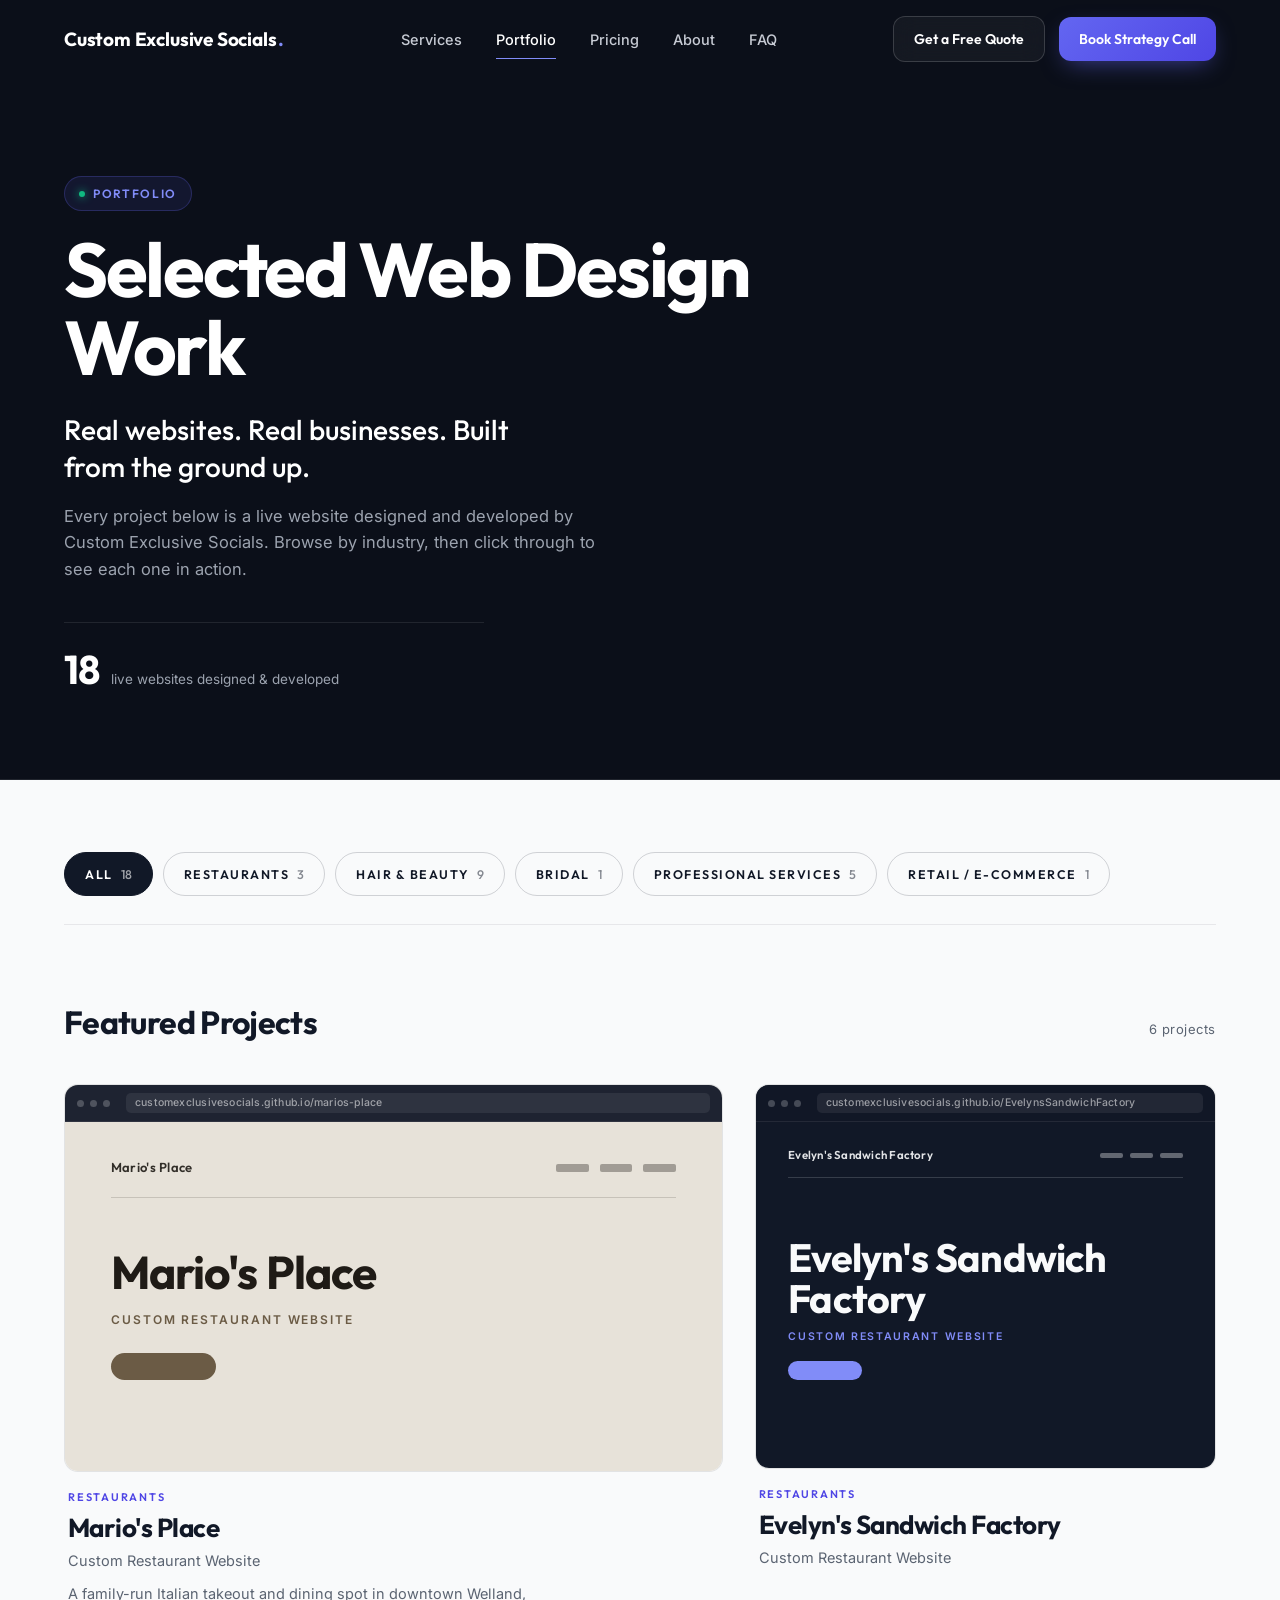
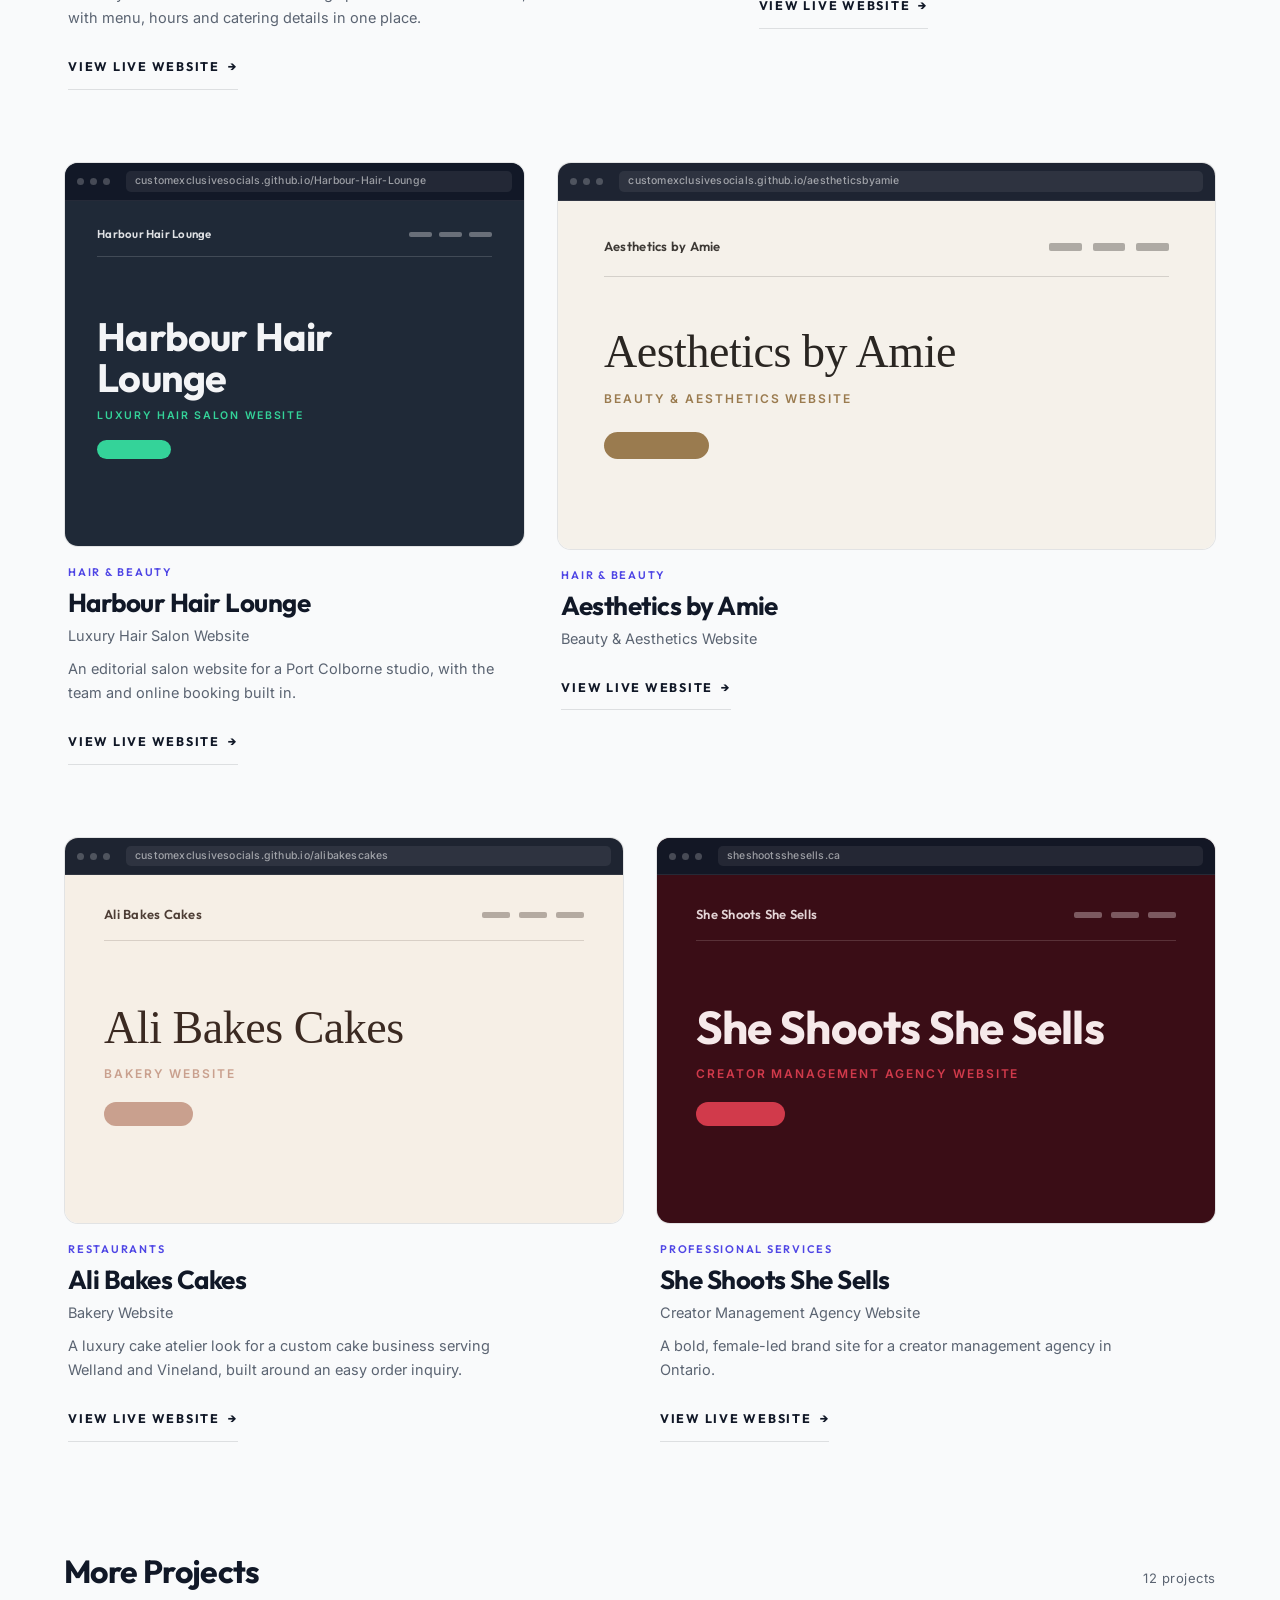
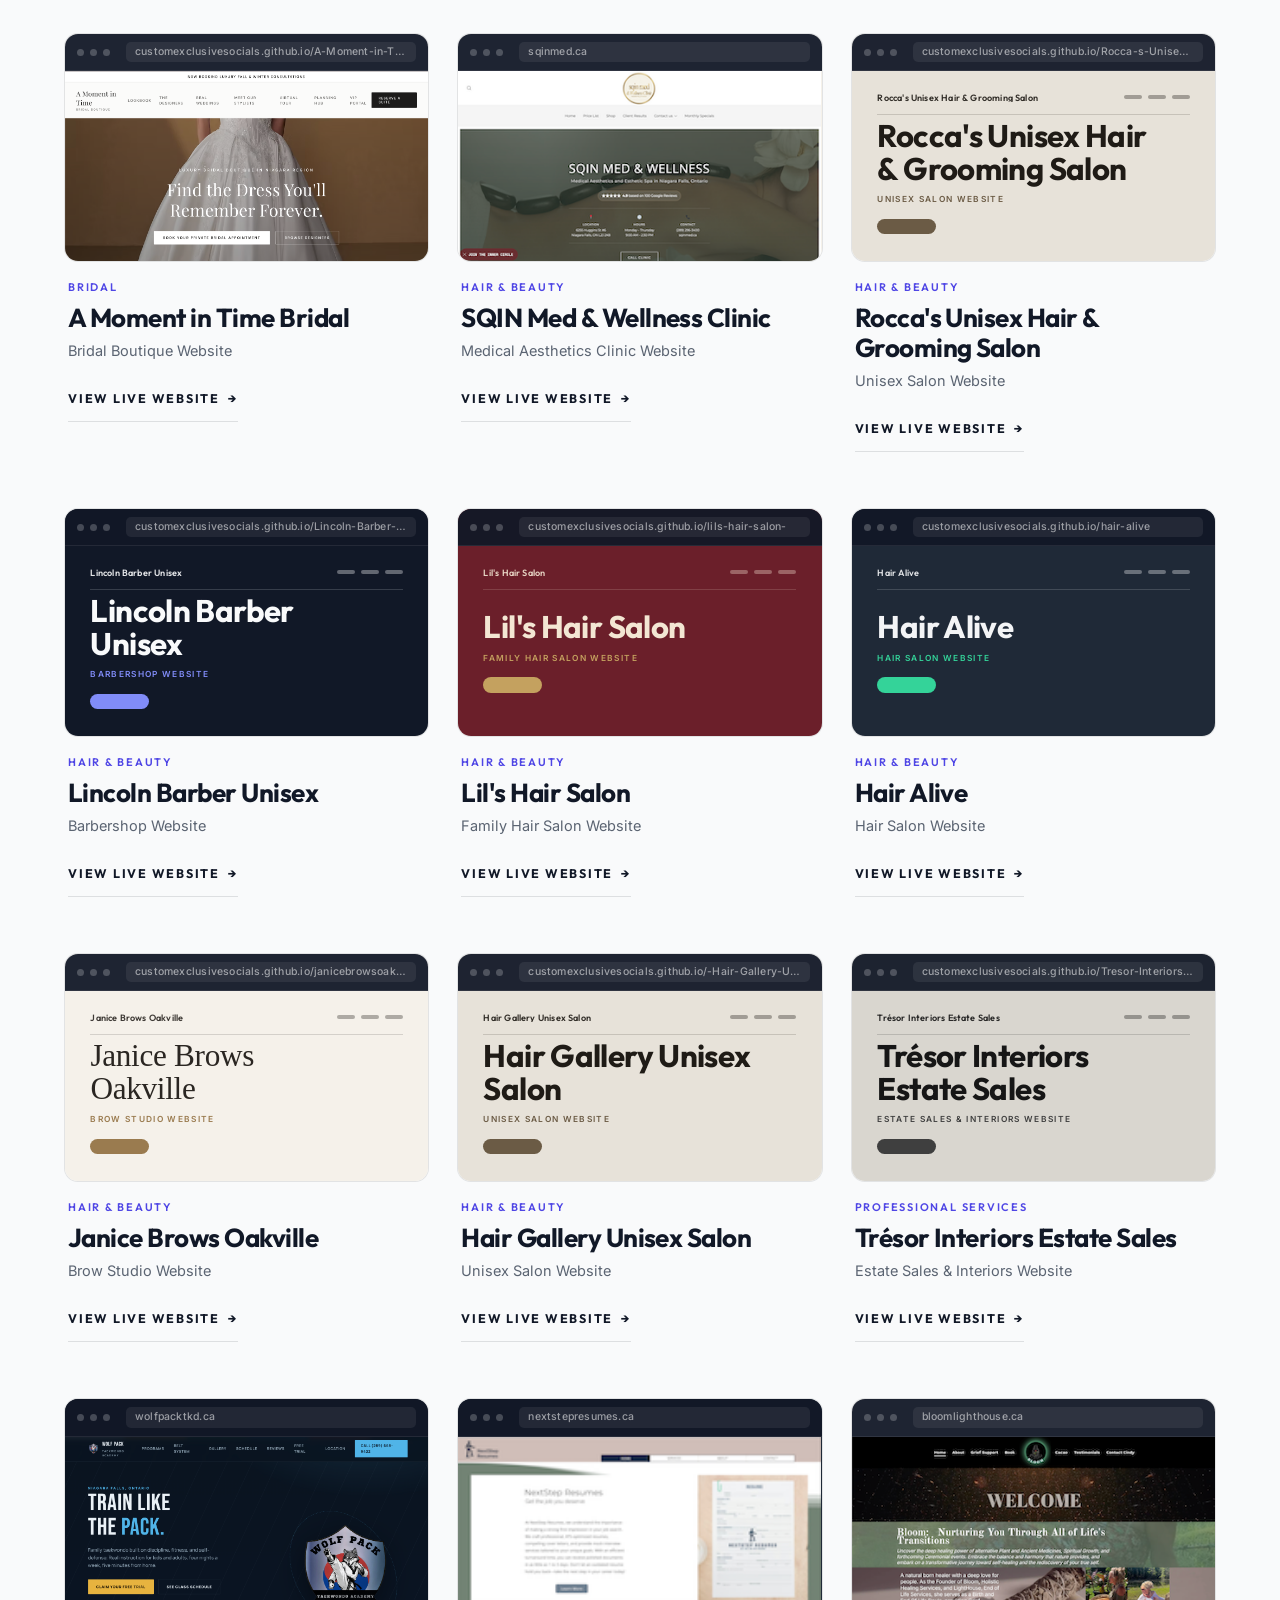
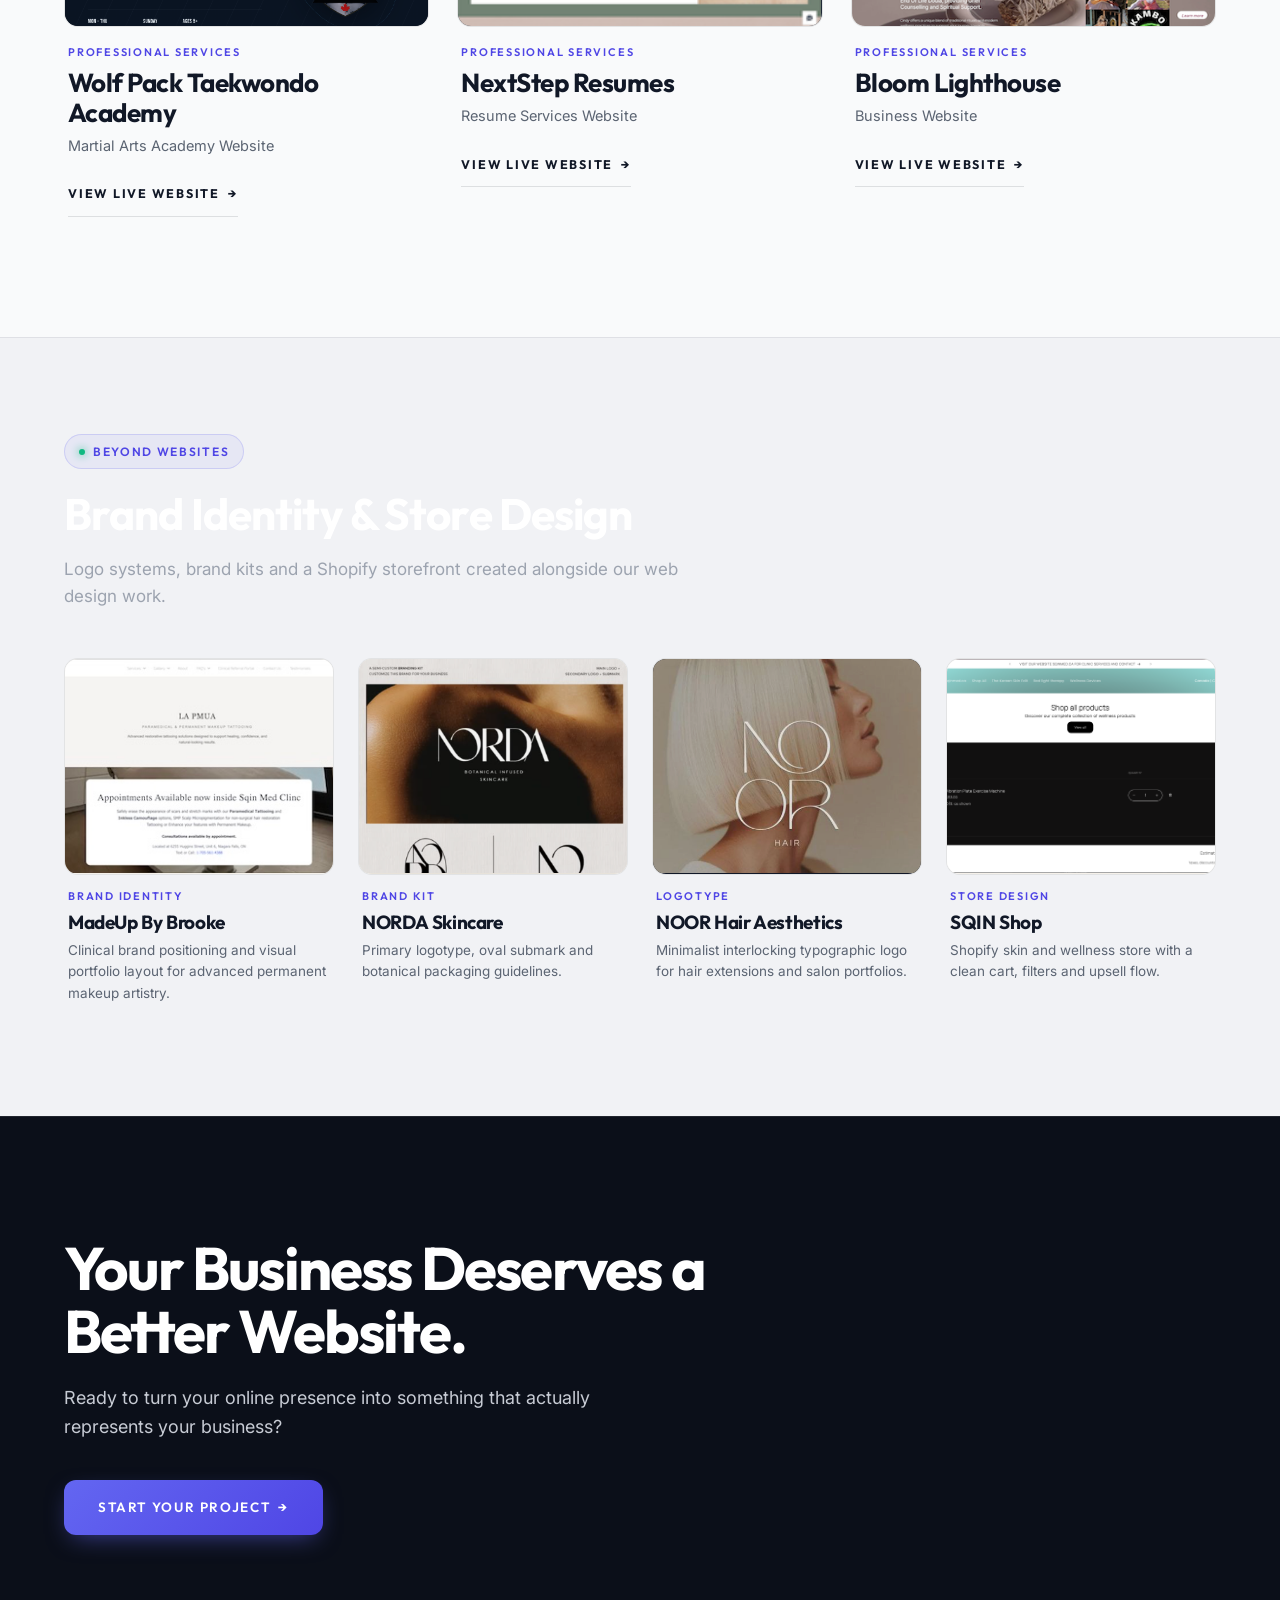
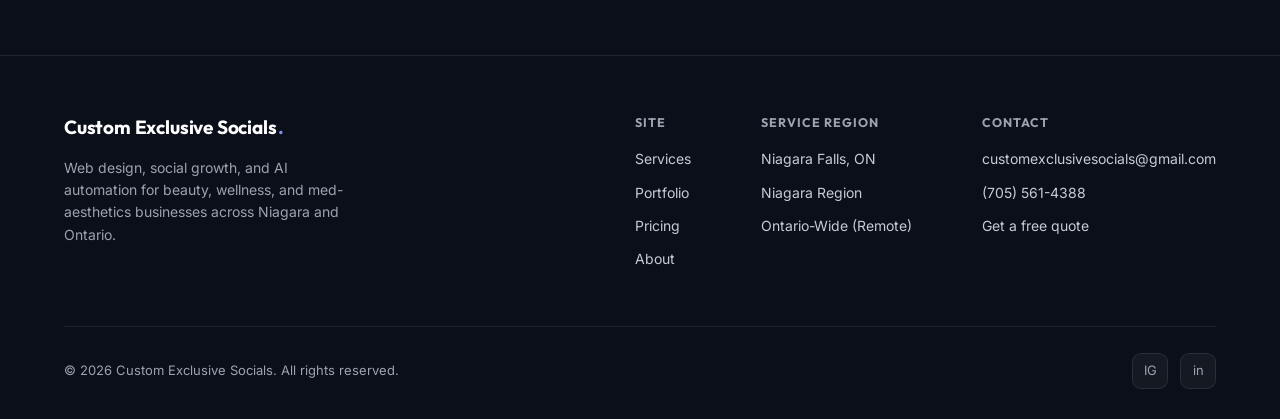
==== portfolio.html @ 0fdec74f "Add files via upload" ====
<!DOCTYPE html>
<html lang="en">
<head>
<meta charset="UTF-8">
<meta name="viewport" content="width=device-width, initial-scale=1.0">
<title>Portfolio — Custom Web Design for Local Businesses | Custom Exclusive Socials</title>
<meta name="description" content="Real websites for real businesses. Browse custom restaurant, hair salon, beauty, bridal and professional services websites designed and developed by Custom Exclusive Socials in Niagara, Ontario.">
<link rel="canonical" href="https://customesocials.ca/portfolio">
<meta property="og:type" content="website">
<meta property="og:title" content="Portfolio — Custom Exclusive Socials">
<meta property="og:description" content="Real websites. Real businesses. Built from the ground up.">
<meta property="og:url" content="https://customesocials.ca/portfolio">
<meta name="twitter:card" content="summary">
<link rel="preconnect" href="https://fonts.googleapis.com">
<link rel="preconnect" href="https://fonts.gstatic.com" crossorigin>
<link href="https://fonts.googleapis.com/css2?family=Outfit:wght@400;500;600;700;800&family=Inter:wght@400;500;600;700&display=swap" rel="stylesheet">
<style>

/* ============================================================
   CUSTOM EXCLUSIVE SOCIALS — DESIGN SYSTEM
   ============================================================ */
:root{
  --charcoal:#111827;
  --charcoal-2:#0B0F19;
  --charcoal-3:#161F32;
  --indigo:#6366F1;
  --indigo-light:#818CF8;
  --emerald:#10B981;
  --emerald-light:#34D399;
  --offwhite:#F9FAFB;
  --offwhite-2:#F1F2F5;
  --ink:#111827;
  --ink-muted:#5B6472;
  --muted-light:#9CA3AF;
  --muted-lighter:#C7CBD4;
  --white:#FFFFFF;
  --border-dark:rgba(255,255,255,0.09);
  --border-dark-strong:rgba(255,255,255,0.16);
  --border-light:rgba(17,24,39,0.08);
  --glass:rgba(255,255,255,0.045);
  --glass-strong:rgba(255,255,255,0.08);
  --shadow-glow:0 0 0 1px rgba(99,102,241,0.15),0 20px 60px -20px rgba(99,102,241,0.35);
  --font-display:'Outfit',sans-serif;
  --font-body:'Inter',sans-serif;
  --ease:cubic-bezier(.16,1,.3,1);
}
*{margin:0;padding:0;box-sizing:border-box;}
html{scroll-behavior:smooth;}
@media(prefers-reduced-motion:reduce){html{scroll-behavior:auto;}*{animation-duration:0.01ms !important;animation-iteration-count:1 !important;transition-duration:0.01ms !important;}}
body{
  font-family:var(--font-body);
  background:var(--charcoal);
  color:var(--offwhite);
  line-height:1.6;
  -webkit-font-smoothing:antialiased;
  overflow-x:hidden;
}
img{max-width:100%;display:block;}
a{color:inherit;text-decoration:none;}
ul{list-style:none;}
button{font-family:inherit;cursor:pointer;border:none;background:none;color:inherit;}
input,textarea,select{font-family:inherit;}
:focus-visible{outline:2px solid var(--indigo-light);outline-offset:3px;border-radius:4px;}
.container{max-width:1200px;margin:0 auto;padding:0 24px;}
.eyebrow{
  display:inline-flex;align-items:center;gap:8px;
  font-family:var(--font-display);font-size:12px;font-weight:600;
  letter-spacing:0.14em;text-transform:uppercase;
  color:var(--indigo-light);
  background:rgba(99,102,241,0.1);
  border:1px solid rgba(99,102,241,0.25);
  padding:7px 14px;border-radius:99px;margin-bottom:20px;
}
.eyebrow.on-light{color:#4F46E5;background:rgba(99,102,241,0.08);border-color:rgba(99,102,241,0.2);}
.eyebrow .dot{width:6px;height:6px;border-radius:50%;background:var(--emerald);box-shadow:0 0 8px var(--emerald);}
h1,h2,h3,h4{font-family:var(--font-display);font-weight:700;letter-spacing:-0.02em;color:var(--white);}
.section-head{max-width:640px;margin-bottom:56px;}
.section-head.center{margin-left:auto;margin-right:auto;text-align:center;}
.section-head h2{font-size:clamp(30px,4vw,44px);line-height:1.15;margin-bottom:16px;}
.section-head p{font-size:17px;color:var(--muted-light);}
.on-light h2{color:var(--ink);}
.on-light .section-head p{color:var(--ink-muted);}

/* Buttons */
.btn{
  display:inline-flex;align-items:center;justify-content:center;gap:8px;
  font-family:var(--font-display);font-weight:600;font-size:15px;
  padding:15px 28px;border-radius:12px;
  transition:transform .25s var(--ease),box-shadow .25s var(--ease),background .25s var(--ease),border-color .25s var(--ease);
  white-space:nowrap;
}
.btn-primary{
  background:linear-gradient(135deg,var(--indigo),#4F46E5);
  color:#fff;box-shadow:0 8px 24px -8px rgba(99,102,241,0.6);
}
.btn-primary:hover{transform:translateY(-2px);box-shadow:0 14px 32px -10px rgba(99,102,241,0.75);}
.btn-secondary{
  background:var(--glass);
  border:1px solid var(--border-dark-strong);
  color:var(--white);backdrop-filter:blur(12px);
}
.btn-secondary:hover{background:var(--glass-strong);transform:translateY(-2px);}
.btn-ghost-light{background:transparent;border:1px solid var(--border-light);color:var(--ink);}
.btn-ghost-light:hover{background:var(--ink);color:#fff;border-color:var(--ink);}
.btn-emerald{background:linear-gradient(135deg,var(--emerald),#059669);color:#fff;box-shadow:0 8px 24px -8px rgba(16,185,129,0.6);}
.btn-emerald:hover{transform:translateY(-2px);}
.btn-block{width:100%;}

/* ============ HEADER ============ */
.site-header{
  position:fixed;top:0;left:0;right:0;z-index:1000;
  padding:16px 0;transition:background .3s var(--ease),border-color .3s var(--ease),padding .3s var(--ease);
  border-bottom:1px solid transparent;
}
.site-header.scrolled{
  background:rgba(17,24,39,0.78);backdrop-filter:blur(16px) saturate(160%);
  border-bottom:1px solid var(--border-dark);padding:12px 0;
}
.header-inner{display:flex;align-items:center;justify-content:space-between;gap:24px;}
.logo{font-family:var(--font-display);font-size:19px;font-weight:700;color:#fff;letter-spacing:-0.01em;display:flex;align-items:center;gap:2px;}
.logo .dot{color:var(--indigo-light);}
.nav-links{display:flex;align-items:center;gap:34px;}
.nav-link{font-size:14.5px;font-weight:500;color:var(--muted-lighter);transition:color .2s;position:relative;}
.nav-link:hover{color:#fff;}
.header-actions{display:flex;align-items:center;gap:14px;}
.btn-header{padding:11px 20px;font-size:14px;}
.mobile-toggle{display:none;background:var(--glass);border:1px solid var(--border-dark);width:42px;height:42px;border-radius:10px;align-items:center;justify-content:center;color:#fff;font-size:18px;}
.mobile-nav{
  display:none;position:fixed;inset:0;z-index:999;background:rgba(11,15,25,0.98);backdrop-filter:blur(20px);
  flex-direction:column;align-items:center;justify-content:center;gap:8px;
  opacity:0;visibility:hidden;transition:opacity .3s var(--ease);
}
.mobile-nav.open{opacity:1;visibility:visible;}
.mobile-nav a{font-family:var(--font-display);font-size:26px;font-weight:600;color:#fff;padding:14px 0;}
.mobile-nav .btn{margin-top:20px;}
.mobile-close{position:absolute;top:22px;right:24px;font-size:28px;color:#fff;background:none;border:none;}

@media(max-width:920px){
  .nav-links{display:none;}
  .header-actions .btn-header{display:none;}
  .mobile-toggle{display:flex;}
  .mobile-nav{display:flex;}
}

.site-footer{background:var(--charcoal-2);border-top:1px solid var(--border-dark);padding:56px 0 30px;}
.footer-top{display:flex;justify-content:space-between;gap:40px;flex-wrap:wrap;margin-bottom:44px;}
.footer-brand p{color:var(--muted-light);font-size:14px;max-width:280px;margin-top:14px;}
.footer-cols{display:flex;gap:70px;flex-wrap:wrap;}
.footer-col h5{font-family:var(--font-display);font-size:12.5px;text-transform:uppercase;letter-spacing:.08em;color:var(--muted-light);margin-bottom:16px;}
.footer-col a,.footer-col p{display:block;font-size:14px;color:var(--muted-lighter);margin-bottom:11px;}
.footer-col a:hover{color:#fff;}
.footer-bottom{display:flex;justify-content:space-between;align-items:center;flex-wrap:wrap;gap:14px;border-top:1px solid var(--border-dark);padding-top:26px;font-size:13px;color:var(--muted-light);}
.footer-social{display:flex;gap:12px;}
.footer-social a{width:36px;height:36px;border-radius:9px;background:var(--glass);border:1px solid var(--border-dark);display:flex;align-items:center;justify-content:center;transition:all .2s;}
.footer-social a:hover{background:var(--indigo);border-color:var(--indigo);}
@media(max-width:700px){.footer-top{flex-direction:column;}.footer-bottom{flex-direction:column;text-align:center;}}


/* ============ PORTFOLIO PAGE ============ */
.sr-only{position:absolute;width:1px;height:1px;overflow:hidden;clip:rect(0 0 0 0);white-space:nowrap;}
.nav-link[aria-current="page"]{color:#fff;}
.nav-link[aria-current="page"]::after{content:'';position:absolute;left:0;right:0;bottom:-8px;height:1px;background:var(--indigo-light);}
.pg-hero{padding:176px 0 88px;background:var(--charcoal-2);border-bottom:1px solid var(--border-dark);}
.pg-hero h1{font-size:clamp(40px,6vw,76px);line-height:1.02;letter-spacing:-.03em;max-width:15ch;margin-bottom:26px;}
.pg-lede{font-family:var(--font-display);font-size:clamp(20px,2.4vw,28px);font-weight:500;line-height:1.3;color:#fff;max-width:28ch;margin-bottom:18px;}
.pg-sub{font-size:16.5px;color:var(--muted-light);max-width:56ch;}
.pg-count{display:flex;align-items:baseline;gap:12px;margin-top:40px;padding-top:26px;border-top:1px solid var(--border-dark);font-size:13.5px;color:var(--muted-light);max-width:420px;}
.pg-count strong{font:700 40px/1 var(--font-display);color:#fff;letter-spacing:-.02em;}

.pg-work{background:var(--offwhite);color:var(--ink);padding:72px 0 120px;}
.filters{display:flex;flex-wrap:wrap;gap:10px;margin-bottom:72px;padding-bottom:28px;border-bottom:1px solid var(--border-light);}
.filter{
  display:inline-flex;align-items:center;gap:8px;min-height:44px;padding:0 20px;border-radius:99px;
  font:600 12.5px/1 var(--font-display);letter-spacing:.12em;text-transform:uppercase;color:var(--ink);
  background:transparent;border:1px solid rgba(17,24,39,.18);transition:background .25s var(--ease),color .25s var(--ease),border-color .25s var(--ease);
}
.filter .n{font-weight:500;opacity:.5;letter-spacing:0;}
.filter:hover{border-color:var(--ink);}
.filter[aria-pressed="true"]{background:var(--ink);color:#fff;border-color:var(--ink);}
.filter[aria-pressed="true"] .n{opacity:.6;}

.block-head{display:flex;align-items:baseline;justify-content:space-between;gap:16px;margin-bottom:36px;}
.block-head h2{font-size:clamp(24px,2.6vw,32px);color:var(--ink);letter-spacing:-.02em;}
.block-head span{font-size:13px;color:var(--ink-muted);letter-spacing:.04em;}
.block+.block{margin-top:104px;}

.grid-featured{display:grid;grid-template-columns:repeat(12,1fr);gap:72px 32px;}
.grid-featured .proj{grid-column:span 6;--ar:1.45;}
.grid-featured .s7{grid-column:span 7;--ar:1.7;}
.grid-featured .s5{grid-column:span 5;--ar:1.2;}
.grid-featured .s6{grid-column:span 6;--ar:1.45;}
.grid-featured .s12{grid-column:span 12;--ar:2.4;}
.grid-more{display:grid;grid-template-columns:repeat(3,1fr);gap:56px 28px;}
.grid-more .proj{--ar:1.6;}

.empty{padding:80px 0;text-align:center;color:var(--ink-muted);font-size:16px;}

.grid-brand{display:grid;grid-template-columns:repeat(4,1fr);gap:40px 24px;}
.grid-brand .proj{--ar:1.25;gap:16px;}
.grid-brand .proj-name{font-size:19px;}
.grid-brand .proj-desc{font-size:13.5px;}

.pg-brand{background:var(--offwhite-2);border-top:1px solid var(--border-light);padding:96px 0 112px;color:var(--ink);}
.pg-brand .section-head{margin-bottom:48px;}

.pg-cta{background:var(--charcoal-2);padding:120px 0;text-align:left;border-top:1px solid var(--border-dark);}
.pg-cta .inner{max-width:760px;}
.pg-cta h2{font-size:clamp(34px,5vw,60px);line-height:1.04;letter-spacing:-.03em;margin-bottom:22px;}
.pg-cta p{font-size:18px;color:var(--muted-lighter);max-width:48ch;margin-bottom:38px;}
.btn-caps{text-transform:uppercase;letter-spacing:.12em;font-size:13.5px;padding:17px 34px;}
.btn-caps span{display:inline-block;transition:transform .3s var(--ease);}
.btn-caps:hover span{transform:translateX(5px);}

@media(max-width:1020px){
  .grid-more{grid-template-columns:repeat(2,1fr);}
  .grid-brand{grid-template-columns:repeat(2,1fr);}
  .grid-featured .proj,.grid-featured .s7,.grid-featured .s5,.grid-featured .s6{grid-column:span 6;--ar:1.45;}
  .grid-featured .s12{grid-column:span 12;--ar:2;}
}
@media(max-width:700px){
  .pg-hero{padding:136px 0 64px;}
  .pg-work{padding:48px 0 88px;}
  .filters{gap:8px;margin-bottom:48px;}
  .filter{padding:0 16px;font-size:11.5px;letter-spacing:.1em;}
  .grid-featured{gap:52px 0;}
  .grid-featured .proj,.grid-featured .s7,.grid-featured .s5,.grid-featured .s6,.grid-featured .s12{grid-column:1/-1;--ar:1.5;}
  .grid-more,.grid-brand{grid-template-columns:1fr;gap:44px;}
  .grid-brand .proj{--ar:1.5;}
  .block+.block{margin-top:80px;}
  .pg-cta{padding:88px 0;}
}
</style>
<link rel="stylesheet" href="portfolio.css">
</head>
<body>

<header class="site-header" id="siteHeader">
  <div class="container header-inner">
    <a href="index.html" class="logo">Custom Exclusive Socials<span class="dot">.</span></a>
    <nav class="nav-links" aria-label="Primary">
      <a href="index.html#services" class="nav-link">Services</a>
      <a href="portfolio.html" class="nav-link" aria-current="page">Portfolio</a>
      <a href="index.html#pricing" class="nav-link">Pricing</a>
      <a href="index.html#about" class="nav-link">About</a>
      <a href="index.html#faq" class="nav-link">FAQ</a>
    </nav>
    <div class="header-actions">
      <a href="index.html#quote" class="btn btn-secondary btn-header">Get a Free Quote</a>
      <a href="index.html#quote" class="btn btn-primary btn-header">Book Strategy Call</a>
      <button class="mobile-toggle" id="mobileToggle" aria-label="Open menu" aria-expanded="false" aria-controls="mobileNav">☰</button>
    </div>
  </div>
</header>

<div class="mobile-nav" id="mobileNav">
  <button class="mobile-close" id="mobileClose" aria-label="Close menu">✕</button>
  <a href="index.html#services">Services</a>
  <a href="portfolio.html">Portfolio</a>
  <a href="index.html#pricing">Pricing</a>
  <a href="index.html#about">About</a>
  <a href="index.html#faq">FAQ</a>
  <a href="index.html#quote" class="btn btn-primary">Book Strategy Call</a>
</div>

<main id="top">

<section class="pg-hero">
  <div class="container">
    <span class="eyebrow"><span class="dot"></span>Portfolio</span>
    <h1>Selected Web Design Work</h1>
    <p class="pg-lede">Real websites. Real businesses. Built from the ground up.</p>
    <p class="pg-sub">Every project below is a live website designed and developed by Custom Exclusive Socials. Browse by industry, then click through to see each one in action.</p>
    <div class="pg-count"><strong id="liveCount">0</strong><span>live websites designed &amp; developed</span></div>
  </div>
</section>

<section class="pg-work work work--light" id="work" aria-labelledby="workHeading">
  <div class="container">
    <h2 id="workHeading" class="sr-only">Client websites</h2>
    <div class="filters" id="filters" role="group" aria-label="Filter projects by industry"></div>
    <p class="sr-only" id="filterStatus" role="status" aria-live="polite"></p>

    <div class="block" id="featuredBlock">
      <div class="block-head"><h2>Featured Projects</h2><span id="featuredCount"></span></div>
      <div class="grid-featured" id="featuredGrid"></div>
    </div>

    <div class="block" id="moreBlock">
      <div class="block-head"><h2>More Projects</h2><span id="moreCount"></span></div>
      <div class="grid-more" id="moreGrid"></div>
    </div>

    <p class="empty" id="emptyState" hidden>No projects in this category yet.</p>
    <noscript>
      <p class="empty">Enable JavaScript to browse and filter the portfolio. Live websites:</p>
      <ul style="columns:2;padding:0 0 24px;">
        <li><a href="https://customexclusivesocials.github.io/marios-place/" target="_blank" rel="noopener noreferrer">Mario's Place</a></li>
        <li><a href="https://customexclusivesocials.github.io/EvelynsSandwichFactory/" target="_blank" rel="noopener noreferrer">Evelyn's Sandwich Factory</a></li>
        <li><a href="https://customexclusivesocials.github.io/Harbour-Hair-Lounge/" target="_blank" rel="noopener noreferrer">Harbour Hair Lounge</a></li>
        <li><a href="https://customexclusivesocials.github.io/aestheticsbyamie/" target="_blank" rel="noopener noreferrer">Aesthetics by Amie</a></li>
        <li><a href="https://customexclusivesocials.github.io/alibakescakes/" target="_blank" rel="noopener noreferrer">Ali Bakes Cakes</a></li>
        <li><a href="https://sheshootsshesells.ca/" target="_blank" rel="noopener noreferrer">She Shoots She Sells</a></li>
        <li><a href="https://customexclusivesocials.github.io/A-Moment-in-Time-Bridal/" target="_blank" rel="noopener noreferrer">A Moment in Time Bridal</a></li>
        <li><a href="https://sqinmed.ca" target="_blank" rel="noopener noreferrer">SQIN Med &amp; Wellness Clinic</a></li>
        <li><a href="https://customexclusivesocials.github.io/Rocca-s-Unisex-Hair-Grooming-Salon/" target="_blank" rel="noopener noreferrer">Rocca's Unisex Hair &amp; Grooming Salon</a></li>
        <li><a href="https://customexclusivesocials.github.io/Lincoln-Barber-Unisex/" target="_blank" rel="noopener noreferrer">Lincoln Barber Unisex</a></li>
        <li><a href="https://customexclusivesocials.github.io/lils-hair-salon-/" target="_blank" rel="noopener noreferrer">Lil's Hair Salon</a></li>
        <li><a href="https://customexclusivesocials.github.io/hair-alive/" target="_blank" rel="noopener noreferrer">Hair Alive</a></li>
        <li><a href="https://customexclusivesocials.github.io/janicebrowsoakville/" target="_blank" rel="noopener noreferrer">Janice Brows Oakville</a></li>
        <li><a href="https://customexclusivesocials.github.io/-Hair-Gallery-Unisex-Salon/" target="_blank" rel="noopener noreferrer">Hair Gallery Unisex Salon</a></li>
        <li><a href="https://customexclusivesocials.github.io/Tresor-Interiors-Estate-Sales/" target="_blank" rel="noopener noreferrer">Trésor Interiors Estate Sales</a></li>
        <li><a href="https://www.wolfpacktkd.ca/" target="_blank" rel="noopener noreferrer">Wolf Pack Taekwondo Academy</a></li>
        <li><a href="https://www.nextstepresumes.ca/" target="_blank" rel="noopener noreferrer">NextStep Resumes</a></li>
        <li><a href="https://bloomlighthouse.ca" target="_blank" rel="noopener noreferrer">Bloom Lighthouse</a></li>
      </ul>
    </noscript>
  </div>
</section>

<section class="pg-brand work work--light" aria-labelledby="brandHeading">
  <div class="container">
    <div class="section-head">
      <span class="eyebrow on-light"><span class="dot"></span>Beyond Websites</span>
      <h2 id="brandHeading">Brand Identity &amp; Store Design</h2>
      <p>Logo systems, brand kits and a Shopify storefront created alongside our web design work.</p>
    </div>
    <div class="grid-brand" id="brandGrid"></div>
  </div>
</section>

<section class="pg-cta" aria-labelledby="ctaHeading">
  <div class="container">
    <div class="inner">
      <h2 id="ctaHeading">Your Business Deserves a Better Website.</h2>
      <p>Ready to turn your online presence into something that actually represents your business?</p>
      <a href="index.html#quote" class="btn btn-primary btn-caps">Start Your Project <span aria-hidden="true">→</span></a>
    </div>
  </div>
</section>

</main>

<footer>
  <div class="site-footer">
    <div class="container">
      <div class="footer-top">
        <div class="footer-brand">
          <a href="index.html" class="logo">Custom Exclusive Socials<span class="dot">.</span></a>
          <p>Web design, social growth, and AI automation for beauty, wellness, and med-aesthetics businesses across Niagara and Ontario.</p>
        </div>
        <div class="footer-cols">
          <div class="footer-col">
            <h5>Site</h5>
            <a href="index.html#services">Services</a>
            <a href="portfolio.html">Portfolio</a>
            <a href="index.html#pricing">Pricing</a>
            <a href="index.html#about">About</a>
          </div>
          <div class="footer-col">
            <h5>Service Region</h5>
            <p>Niagara Falls, ON</p>
            <p>Niagara Region</p>
            <p>Ontario-Wide (Remote)</p>
          </div>
          <div class="footer-col">
            <h5>Contact</h5>
            <a href="mailto:customexclusivesocials@gmail.com">customexclusivesocials@gmail.com</a>
            <a href="tel:+17055614388">(705) 561-4388</a>
            <a href="index.html#quote">Get a free quote</a>
          </div>
        </div>
      </div>
      <div class="footer-bottom">
        <p>&copy; 2026 Custom Exclusive Socials. All rights reserved.</p>
        <div class="footer-social">
          <a href="#" aria-label="Instagram">IG</a>
          <a href="#" aria-label="LinkedIn">in</a>
        </div>
      </div>
    </div>
  </div>
</footer>

<script src="projects.js"></script>
<script>
(function(){
  /* ---------- header + mobile nav (same behaviour as homepage) ---------- */
  var header=document.getElementById('siteHeader');
  window.addEventListener('scroll',function(){header.classList.toggle('scrolled',window.scrollY>40);});
  var toggle=document.getElementById('mobileToggle'),closeBtn=document.getElementById('mobileClose'),mobileNav=document.getElementById('mobileNav');
  function setNav(open){mobileNav.classList.toggle('open',open);toggle.setAttribute('aria-expanded',open?'true':'false');}
  toggle.addEventListener('click',function(){setNav(true);});
  closeBtn.addEventListener('click',function(){setNav(false);});
  mobileNav.querySelectorAll('a').forEach(function(a){a.addEventListener('click',function(){setNav(false);});});
  document.addEventListener('keydown',function(e){if(e.key==='Escape')setNav(false);});

  /* ---------- portfolio ---------- */
  var CES=window.CES,P=window.CES_PROJECTS||[],CATS=window.CES_CATEGORIES||[];
  var els={
    filters:document.getElementById('filters'),status:document.getElementById('filterStatus'),
    fBlock:document.getElementById('featuredBlock'),fGrid:document.getElementById('featuredGrid'),fCount:document.getElementById('featuredCount'),
    mBlock:document.getElementById('moreBlock'),mGrid:document.getElementById('moreGrid'),mCount:document.getElementById('moreCount'),
    empty:document.getElementById('emptyState')
  };

  function inCat(p,c){return c==='all'||p.category===c||(p.alsoIn||[]).indexOf(c)>-1;}
  function count(c){return P.filter(function(p){return inCat(p,c);}).length;}

  /* editorial rhythm for featured cards: 7/5, 5/7, 6/6 … and a full-width closer if odd */
  var PAIRS=[['s7','s5'],['s5','s7'],['s6','s6']];
  function sizeClass(i,n){
    if(n%2===1&&i===n-1)return 's12';
    return PAIRS[Math.floor(i/2)%PAIRS.length][i%2];
  }
  function plural(n,w){return n+' '+w+(n===1?'':'s');}

  var active='all';
  function render(cat,animate){
    active=cat;
    var vis=P.filter(function(p){return inCat(p,cat);});
    var feat=vis.filter(function(p){return p.featured;});
    var more=vis.filter(function(p){return !p.featured;});

    els.fGrid.innerHTML=feat.map(function(p,i){return CES.card(p,{lazy:i>1,summary:true,cls:sizeClass(i,feat.length)});}).join('');
    els.mGrid.innerHTML=more.map(function(p){return CES.card(p,{lazy:true});}).join('');
    els.fBlock.hidden=!feat.length;els.mBlock.hidden=!more.length;els.empty.hidden=vis.length>0;
    els.fCount.textContent=plural(feat.length,'project');els.mCount.textContent=plural(more.length,'project');
    if(animate){document.querySelectorAll('#featuredGrid .proj,#moreGrid .proj').forEach(function(c,i){c.classList.add('proj-in');c.style.animationDelay=(Math.min(i,8)*45)+'ms';});}

    els.filters.querySelectorAll('.filter').forEach(function(b){b.setAttribute('aria-pressed',b.dataset.cat===cat?'true':'false');});
    els.status.textContent='Showing '+plural(vis.length,'project')+(cat==='all'?'':' in '+cat);
  }

  /* filter buttons are built from the data; empty categories are skipped */
  var btns=[{id:'all',label:'All'}].concat(CATS.filter(function(c){return count(c)>0;}).map(function(c){return {id:c,label:c};}));
  els.filters.innerHTML=btns.map(function(b){
    return '<button type="button" class="filter" data-cat="'+CES.esc(b.id)+'" aria-pressed="false">'+CES.esc(b.label)+' <span class="n">'+count(b.id)+'</span></button>';
  }).join('');
  els.filters.addEventListener('click',function(e){
    var b=e.target.closest('.filter');if(!b)return;
    render(b.dataset.cat,true);
    try{history.replaceState(null,'',b.dataset.cat==='all'?location.pathname+location.search:'#'+CES.slug(b.dataset.cat));}catch(err){}
  });

  /* deep link: portfolio.html#hair-and-beauty */
  var start='all',h=(location.hash||'').replace('#','');
  if(h)CATS.forEach(function(c){if(CES.slug(c)===h&&count(c)>0)start=c;});
  render(start,false);

  document.getElementById('liveCount').textContent=P.filter(function(p){return p.url;}).length;
  document.getElementById('brandGrid').innerHTML=(window.CES_BRAND_WORK||[]).map(function(p){return CES.staticCard(p,{lazy:true});}).join('');

  /* structured data for search engines, built from the same array */
  var ld={'@context':'https://schema.org','@type':'CollectionPage',name:'Portfolio — Custom Exclusive Socials',url:'https://customesocials.ca/portfolio',
    description:'Live websites designed and developed by Custom Exclusive Socials for local businesses.',
    mainEntity:{'@type':'ItemList',itemListElement:P.map(function(p,i){return {'@type':'ListItem',position:i+1,name:p.name,url:p.url};})}};
  var s=document.createElement('script');s.type='application/ld+json';s.text=JSON.stringify(ld);document.head.appendChild(s);
})();
</script>
</body>
</html>
---- portfolio.css ----
/* ============================================================
   CES PORTFOLIO — shared card & preview styles
   Used by index.html (Featured Work) and portfolio.html.
   Relies on the design tokens defined in each page's :root.
   ============================================================ */

/* Colour context for cards: dark by default, light with .work--light */
.work{--card-ink:#fff;--card-muted:var(--muted-light);--card-line:rgba(255,255,255,0.14);--card-surface:var(--charcoal-3);--card-accent:var(--indigo-light);}
.work--light{--card-ink:var(--ink);--card-muted:var(--ink-muted);--card-line:rgba(17,24,39,0.12);--card-surface:#fff;--card-accent:#4F46E5;}

/* ---------- Browser-framed preview ---------- */
.pv{
  display:flex;flex-direction:column;width:100%;aspect-ratio:var(--ar,1.6);
  background:var(--pv-bg);color:var(--pv-fg);overflow:hidden;position:relative;
}
.pv-chrome{
  flex:0 0 auto;display:flex;align-items:center;gap:6px;padding:8px 12px;
  background:rgba(17,24,39,0.94);border-bottom:1px solid rgba(255,255,255,0.08);
}
.pv-chrome i{width:7px;height:7px;border-radius:50%;background:rgba(255,255,255,0.22);flex:0 0 auto;}
.pv-chrome span{
  margin-left:10px;flex:1 1 auto;min-width:0;font:500 10.5px/1 var(--font-body);letter-spacing:.02em;
  color:rgba(255,255,255,0.55);background:rgba(255,255,255,0.07);border-radius:5px;padding:5px 9px;
  white-space:nowrap;overflow:hidden;text-overflow:ellipsis;
}
.pv-stage{position:relative;flex:1 1 auto;min-height:0;container-type:inline-size;overflow:hidden;}
.pv-img,.pv-fallback{position:absolute;inset:0;width:100%;height:100%;}
.pv-img{object-fit:cover;object-position:top center;transition:transform .8s var(--ease);}
.pv-fallback{display:flex;flex-direction:column;padding:6cqw 7cqw;transition:transform .8s var(--ease);}
.pv-nav{display:flex;align-items:center;justify-content:space-between;gap:12px;padding-bottom:3.4cqw;border-bottom:1px solid color-mix(in srgb,var(--pv-fg) 16%,transparent);}
.pv-nav b{font:600 clamp(9px,2.5cqw,13px)/1 var(--font-display);letter-spacing:.02em;opacity:.9;white-space:nowrap;overflow:hidden;text-overflow:ellipsis;}
.pv-nav span{display:flex;gap:1.6cqw;flex:0 0 auto;}
.pv-nav span i{display:block;width:5cqw;height:1.1cqw;border-radius:2px;background:var(--pv-fg);opacity:.35;}
.pv-hero{flex:1;display:flex;flex-direction:column;justify-content:center;gap:2.4cqw;}
.pv-hero h4{font:700 clamp(18px,8.6cqw,46px)/1.04 var(--font-display);letter-spacing:-.02em;color:var(--pv-fg);max-width:88%;}
.pv--serif .pv-hero h4{font-family:ui-serif,Georgia,'Times New Roman',serif;font-weight:500;letter-spacing:-.01em;}
.pv-hero p{font:600 clamp(8px,2.3cqw,12px)/1.3 var(--font-body);letter-spacing:.16em;text-transform:uppercase;color:var(--pv-ac);}
.pv-hero em{display:block;width:16cqw;height:4.2cqw;border-radius:99px;background:var(--pv-ac);margin-top:1.4cqw;}

/* ---------- Project card ---------- */
.proj{display:flex;flex-direction:column;gap:20px;min-width:0;}
.proj-media{
  display:block;position:relative;overflow:hidden;border-radius:14px;
  border:1px solid var(--card-line);background:var(--card-surface);
  transition:transform .5s var(--ease),box-shadow .5s var(--ease),border-color .5s var(--ease);
}
.proj-hover{
  position:absolute;inset:0;display:flex;align-items:flex-end;justify-content:flex-end;padding:18px;
  background:rgba(17,24,39,0);opacity:0;transition:opacity .4s var(--ease),background .4s var(--ease);pointer-events:none;
}
.proj-hover>span{
  font:600 12px/1 var(--font-display);letter-spacing:.12em;text-transform:uppercase;color:#111827;background:#fff;
  padding:11px 16px;border-radius:99px;transform:translateY(8px);transition:transform .4s var(--ease);
}
.proj-hover b{display:inline-block;margin-left:4px;font-weight:600;}
.proj:hover .proj-media{transform:translateY(-3px);box-shadow:0 28px 50px -28px rgba(17,24,39,.55);border-color:var(--card-accent);}
.proj:hover .pv-img,.proj:hover .pv-fallback{transform:scale(1.025);}
.proj:hover .proj-hover{opacity:1;background:rgba(17,24,39,.32);}
.proj:hover .proj-hover>span{transform:translateY(0);}
.proj--static:hover .proj-media{transform:none;box-shadow:none;border-color:var(--card-line);}
.proj--static:hover .pv-img,.proj--static:hover .pv-fallback{transform:none;}

.proj-info{display:flex;flex-direction:column;gap:6px;padding:0 4px;}
.proj-cat{font:600 11px/1 var(--font-display);letter-spacing:.16em;text-transform:uppercase;color:var(--card-accent);}
.proj-name{font:700 clamp(20px,2.1vw,26px)/1.15 var(--font-display);letter-spacing:-.02em;color:var(--card-ink);margin-top:4px;}
.proj-desc{font-size:14.5px;color:var(--card-muted);}
.proj-sum{font-size:14.5px;line-height:1.65;color:var(--card-muted);max-width:52ch;margin-top:4px;}
.proj-link{
  display:inline-flex;align-items:center;gap:8px;align-self:flex-start;margin-top:10px;
  min-height:44px;font:700 12.5px/1 var(--font-display);letter-spacing:.14em;text-transform:uppercase;color:var(--card-ink);
  border-bottom:1px solid var(--card-line);padding:0 0 2px;
  transition:border-color .3s var(--ease),color .3s var(--ease);
}
.proj-link span{display:inline-block;transition:transform .35s var(--ease);}
.proj-link:hover,.proj-link:focus-visible{border-color:var(--card-accent);color:var(--card-accent);}
.proj:hover .proj-link span,.proj-link:hover span{transform:translateX(5px);}

/* Filter re-render fade */
@keyframes projIn{from{opacity:0;transform:translateY(14px);}to{opacity:1;transform:none;}}
.proj.proj-in{animation:projIn .55s var(--ease) both;}

@media(hover:none){
  .proj-hover{display:none;}
  .proj:hover .proj-media{transform:none;box-shadow:none;}
}
@media(prefers-reduced-motion:reduce){
  .proj.proj-in{animation:none;}
  .proj:hover .pv-img,.proj:hover .pv-fallback,.proj:hover .proj-media{transform:none;}
}
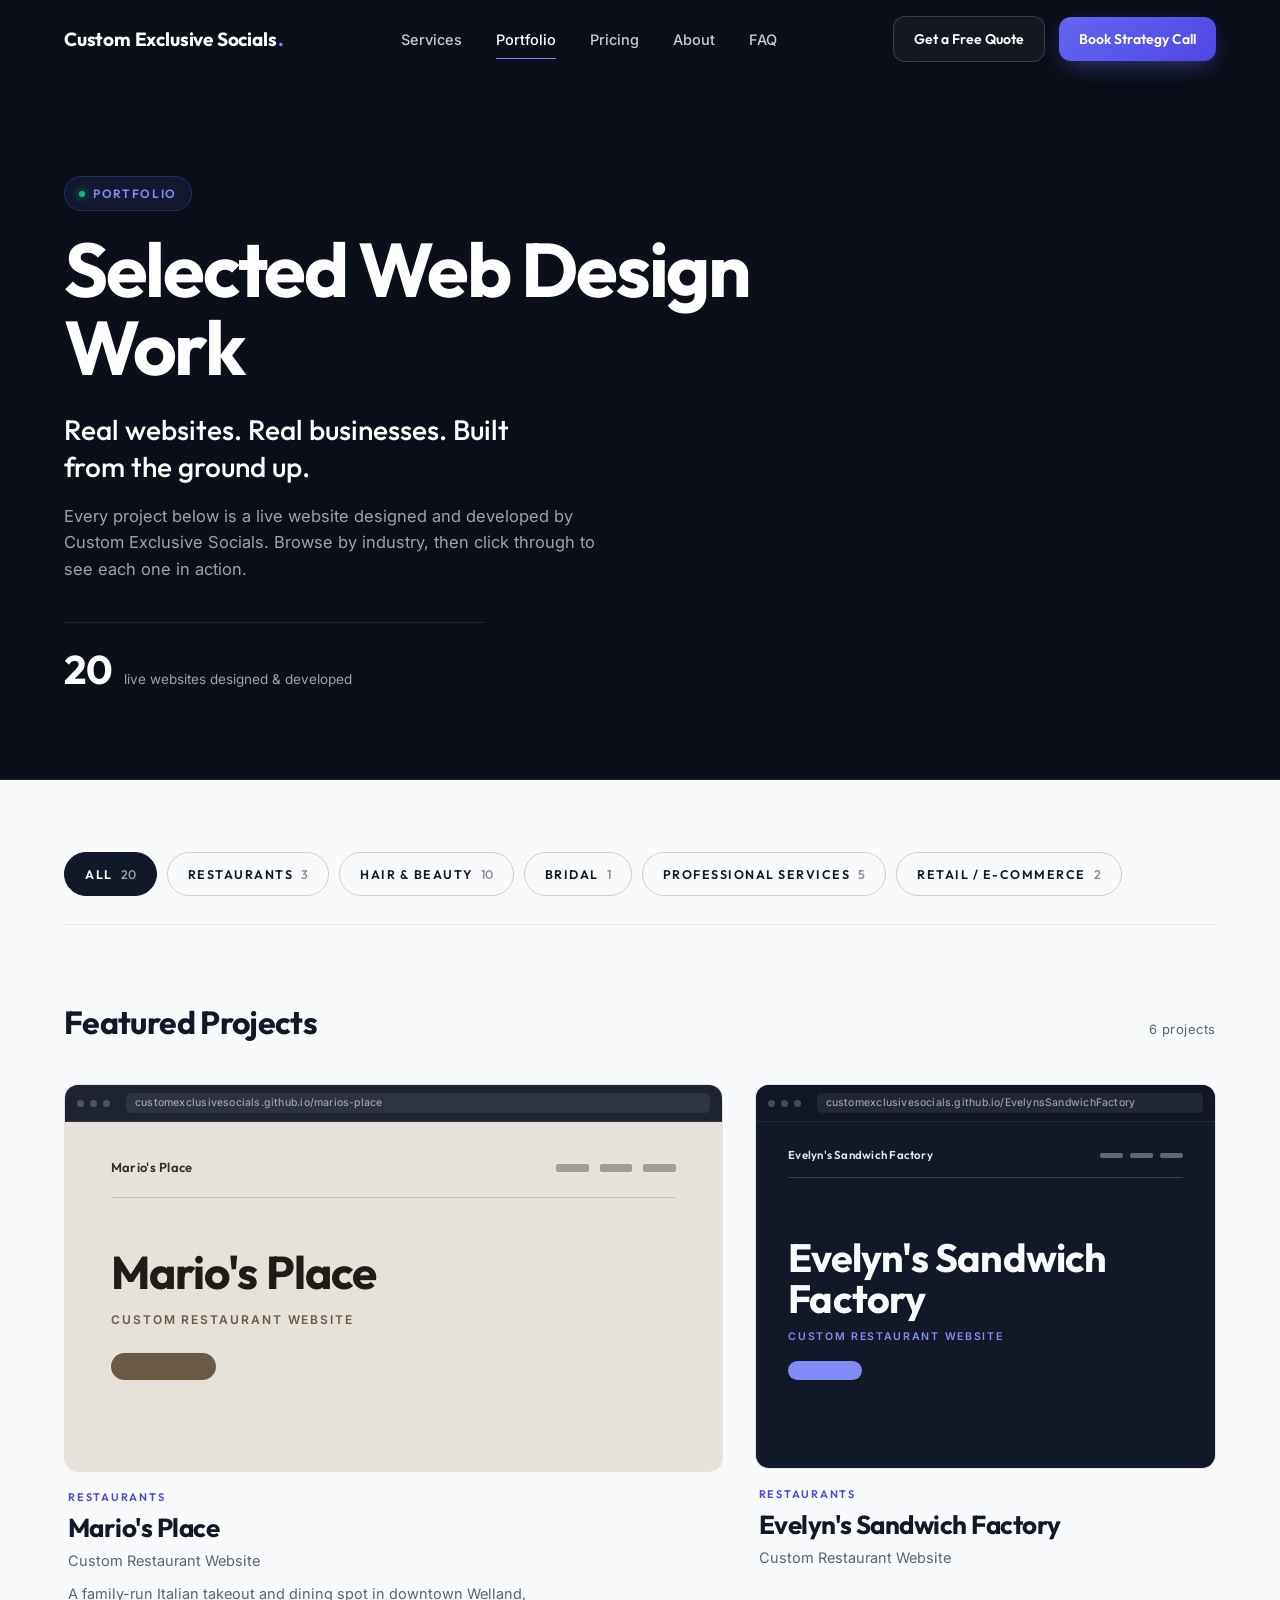
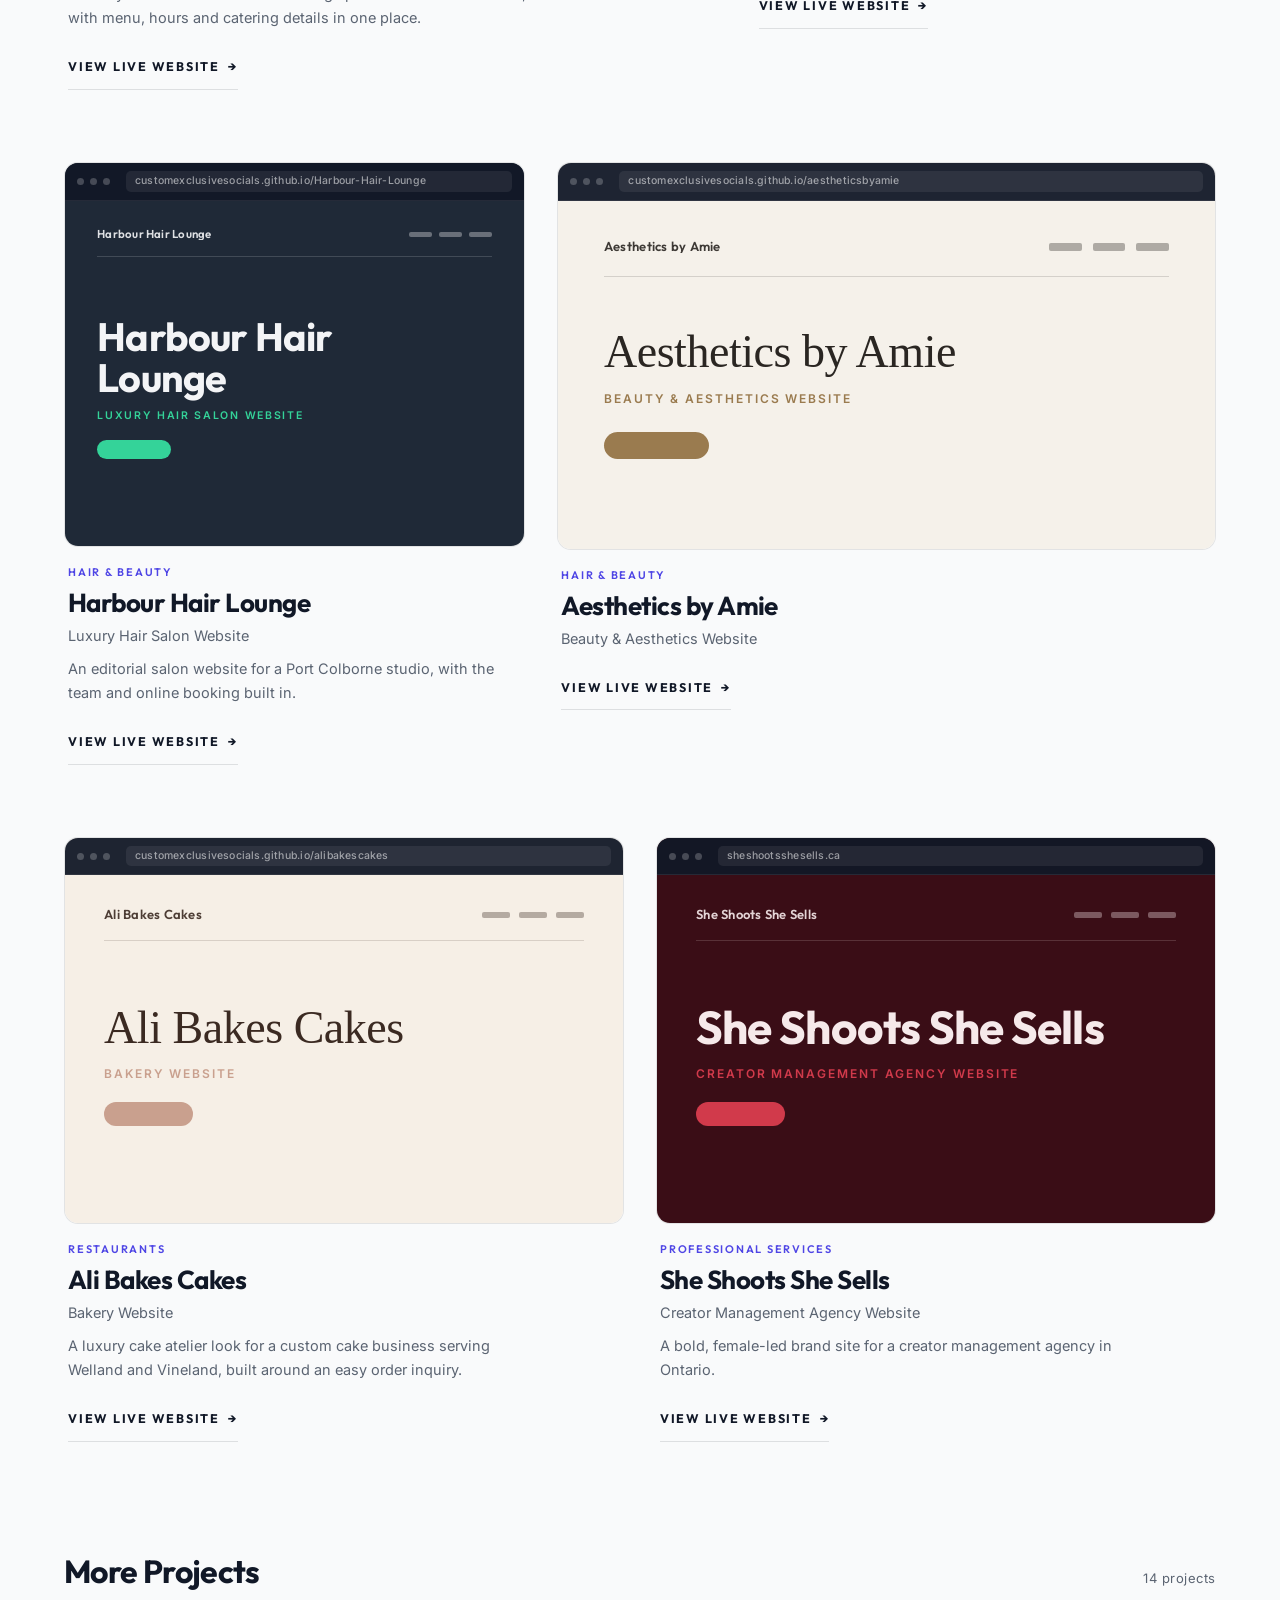
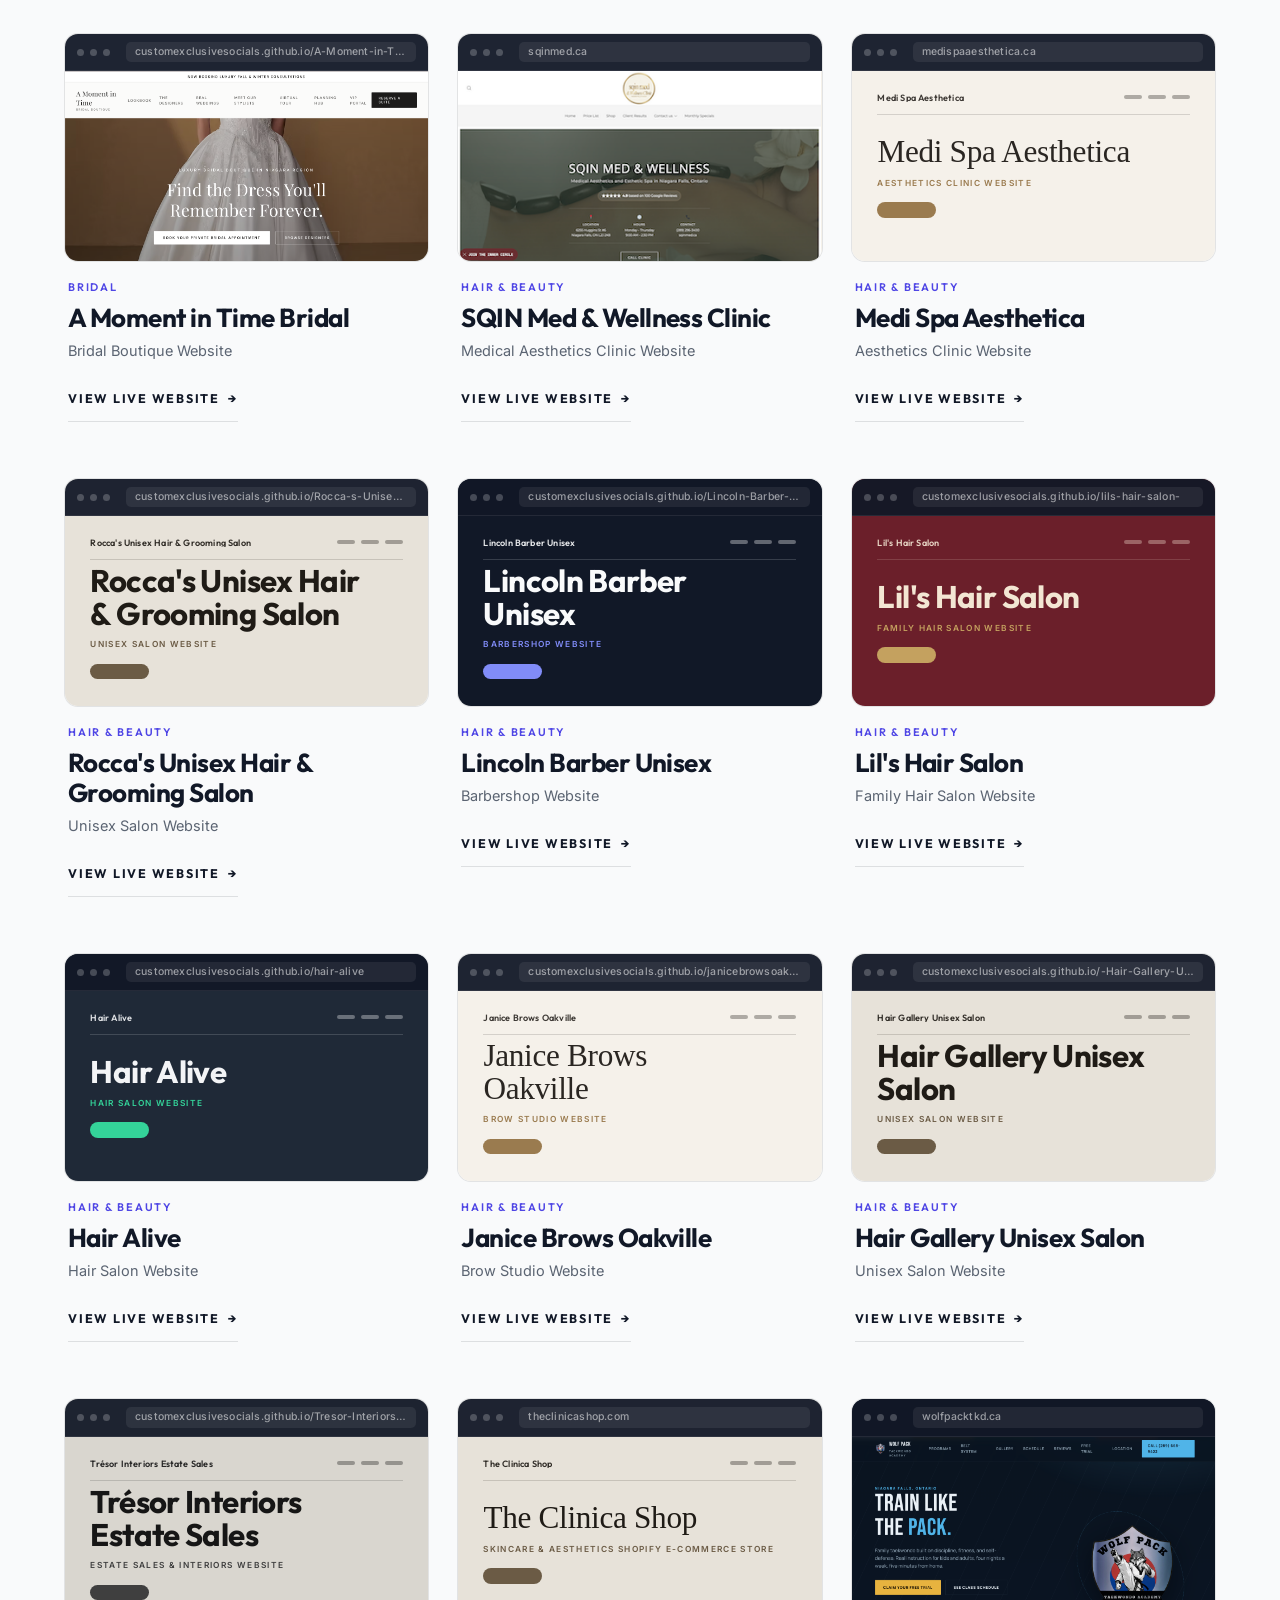
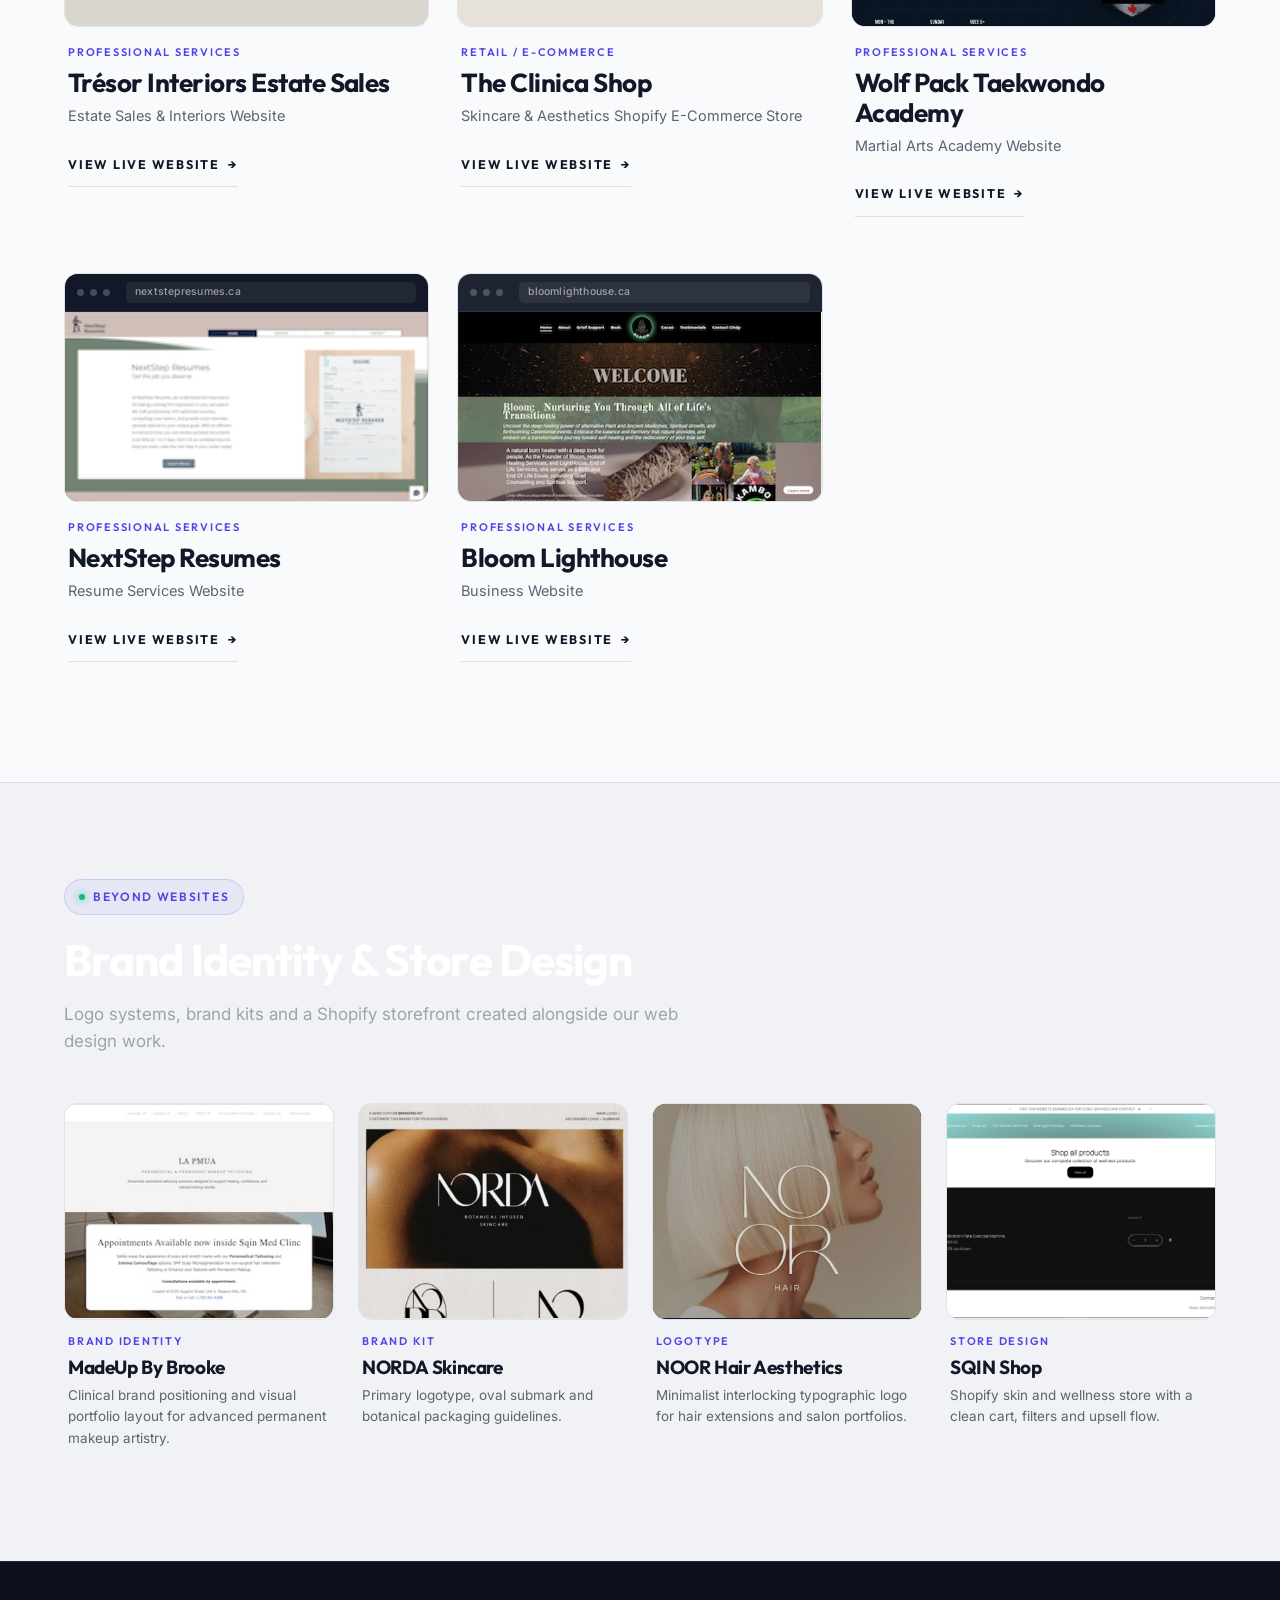
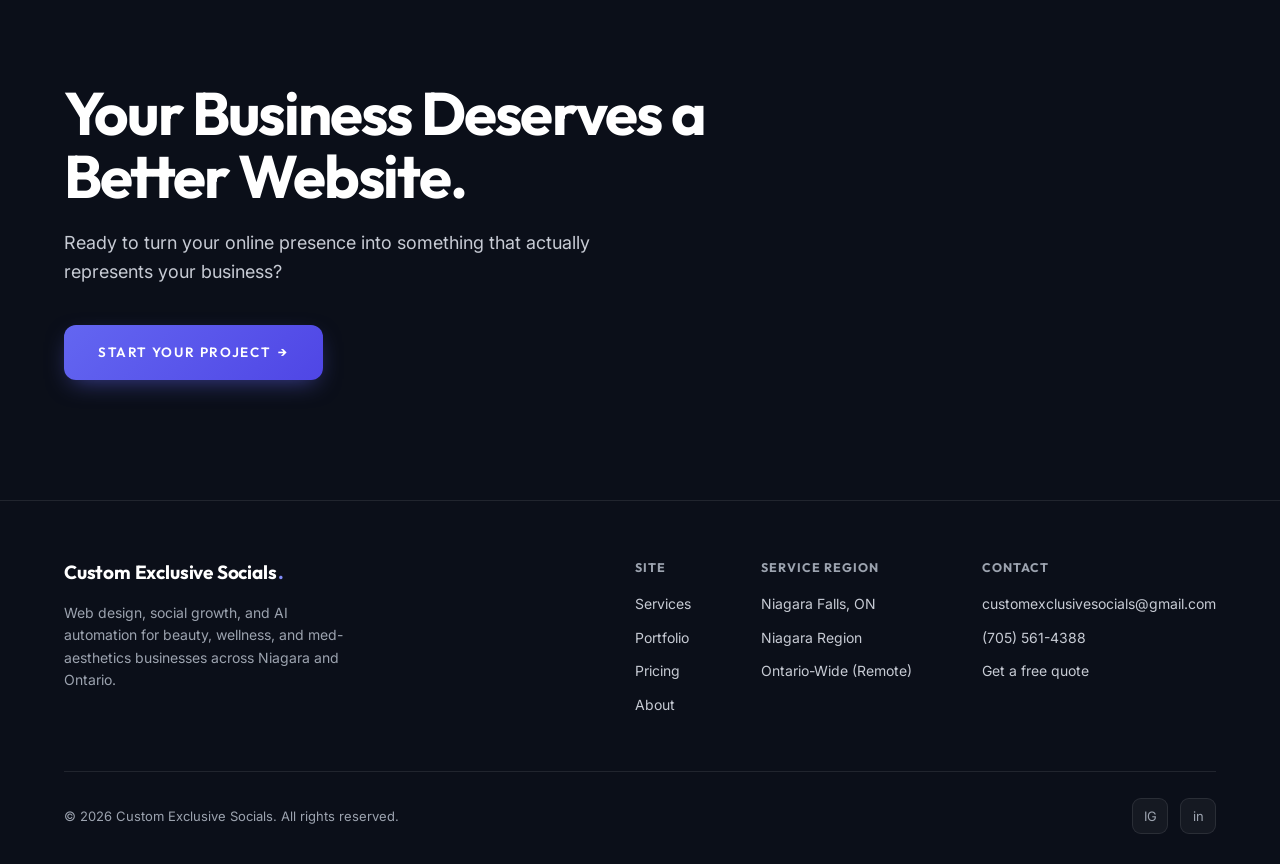
==== commit 6bdd8402: "Add new link for Medi Spa Aesthetica and The Clinica Shop" ====
--- a/portfolio.html
+++ b/portfolio.html
@@ -302,6 +302,7 @@
         <li><a href="https://sheshootsshesells.ca/" target="_blank" rel="noopener noreferrer">She Shoots She Sells</a></li>
         <li><a href="https://customexclusivesocials.github.io/A-Moment-in-Time-Bridal/" target="_blank" rel="noopener noreferrer">A Moment in Time Bridal</a></li>
         <li><a href="https://sqinmed.ca" target="_blank" rel="noopener noreferrer">SQIN Med &amp; Wellness Clinic</a></li>
+        <li><a href="https://medispaaesthetica.ca/" target="_blank" rel="noopener noreferrer">Medi Spa Aesthetica</a></li>
         <li><a href="https://customexclusivesocials.github.io/Rocca-s-Unisex-Hair-Grooming-Salon/" target="_blank" rel="noopener noreferrer">Rocca's Unisex Hair &amp; Grooming Salon</a></li>
         <li><a href="https://customexclusivesocials.github.io/Lincoln-Barber-Unisex/" target="_blank" rel="noopener noreferrer">Lincoln Barber Unisex</a></li>
         <li><a href="https://customexclusivesocials.github.io/lils-hair-salon-/" target="_blank" rel="noopener noreferrer">Lil's Hair Salon</a></li>
@@ -309,6 +310,7 @@
         <li><a href="https://customexclusivesocials.github.io/janicebrowsoakville/" target="_blank" rel="noopener noreferrer">Janice Brows Oakville</a></li>
         <li><a href="https://customexclusivesocials.github.io/-Hair-Gallery-Unisex-Salon/" target="_blank" rel="noopener noreferrer">Hair Gallery Unisex Salon</a></li>
         <li><a href="https://customexclusivesocials.github.io/Tresor-Interiors-Estate-Sales/" target="_blank" rel="noopener noreferrer">Trésor Interiors Estate Sales</a></li>
+        <li><a href="https://theclinicashop.com/" target="_blank" rel="noopener noreferrer">The Clinica Shop</a></li>
         <li><a href="https://www.wolfpacktkd.ca/" target="_blank" rel="noopener noreferrer">Wolf Pack Taekwondo Academy</a></li>
         <li><a href="https://www.nextstepresumes.ca/" target="_blank" rel="noopener noreferrer">NextStep Resumes</a></li>
         <li><a href="https://bloomlighthouse.ca" target="_blank" rel="noopener noreferrer">Bloom Lighthouse</a></li>
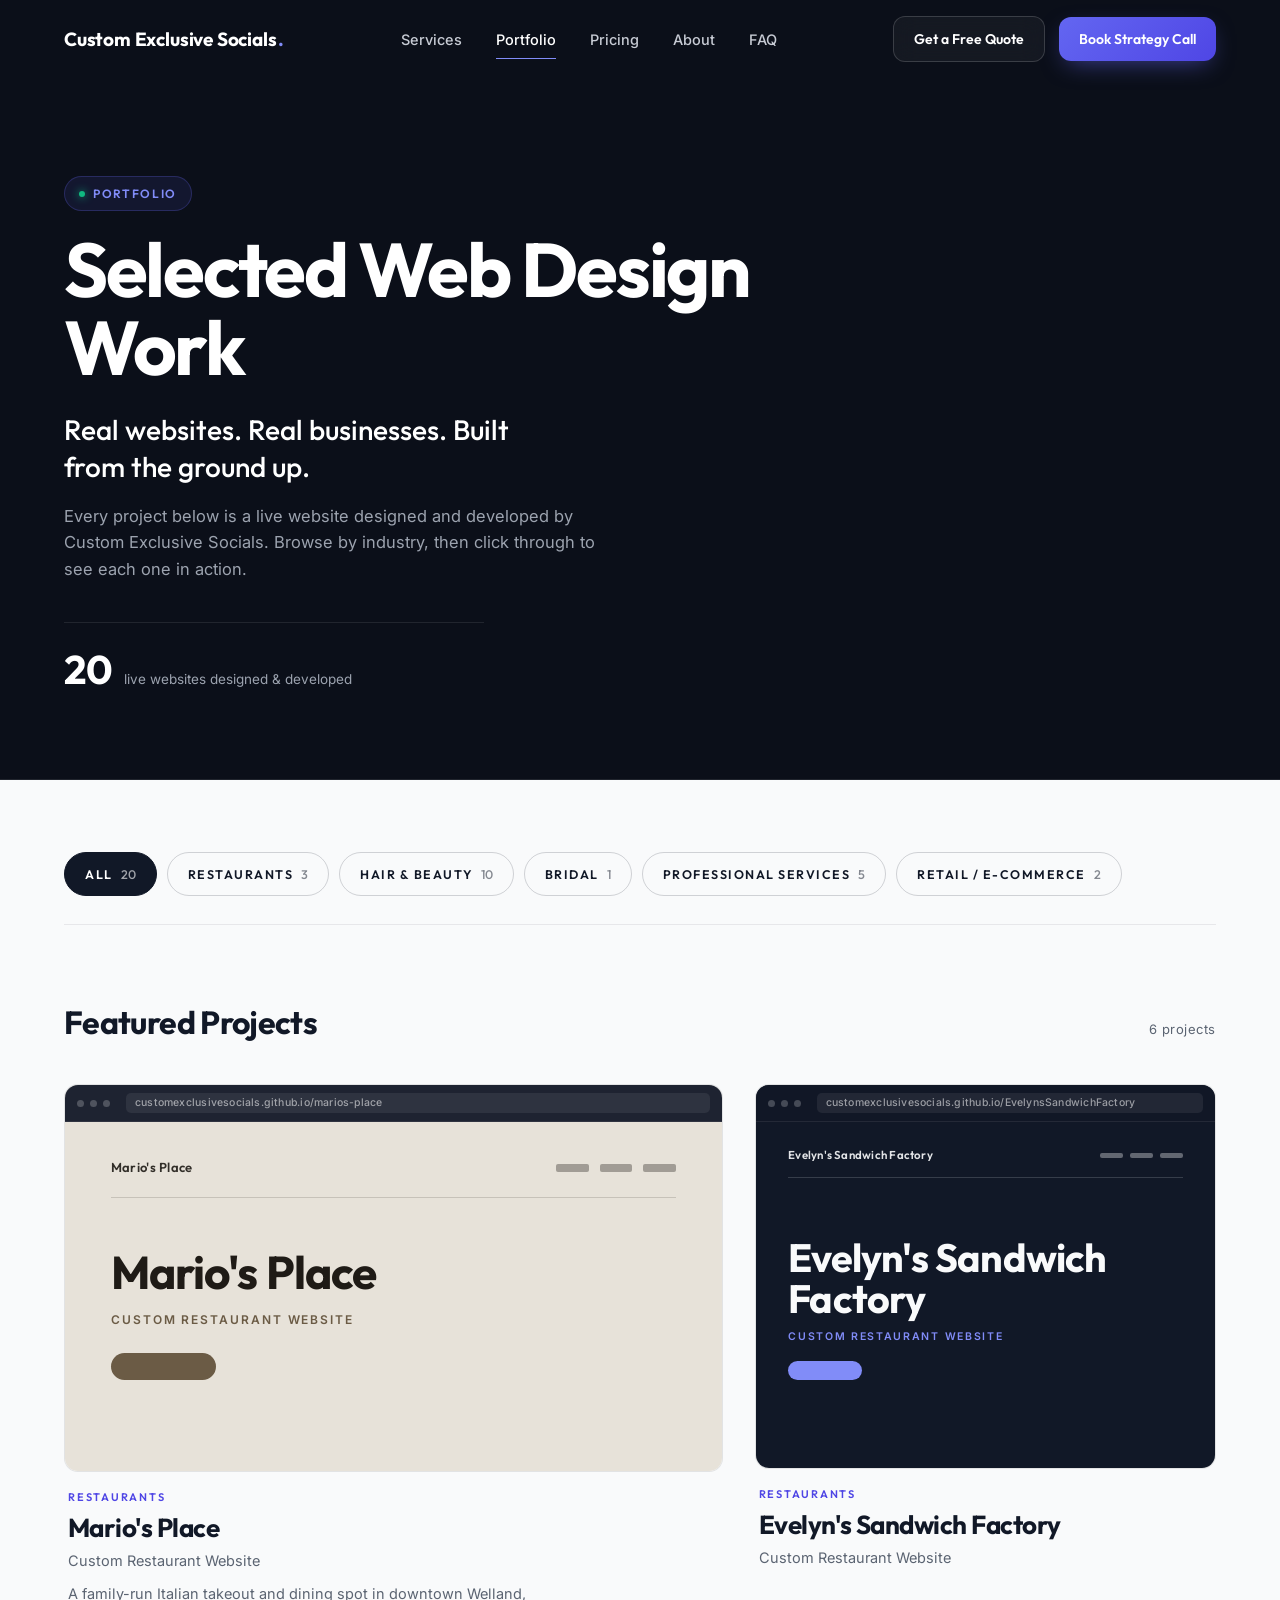
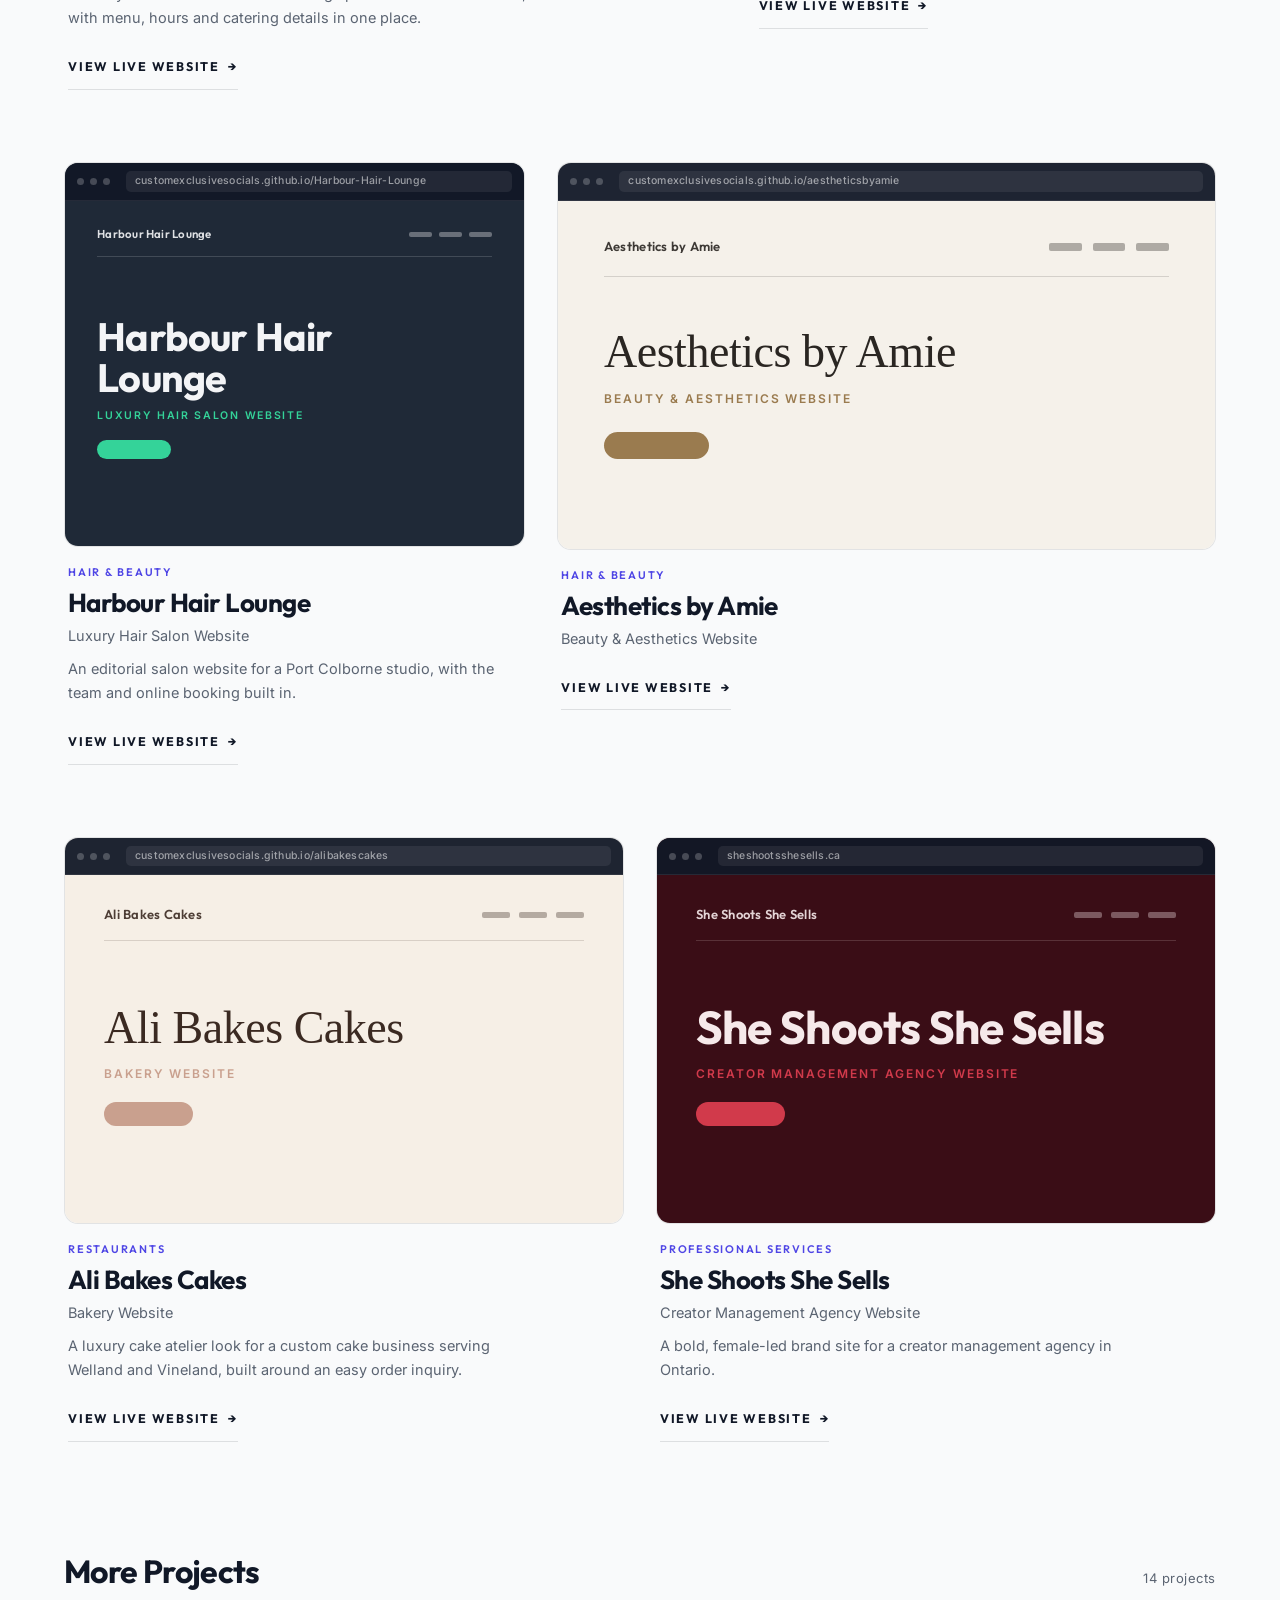
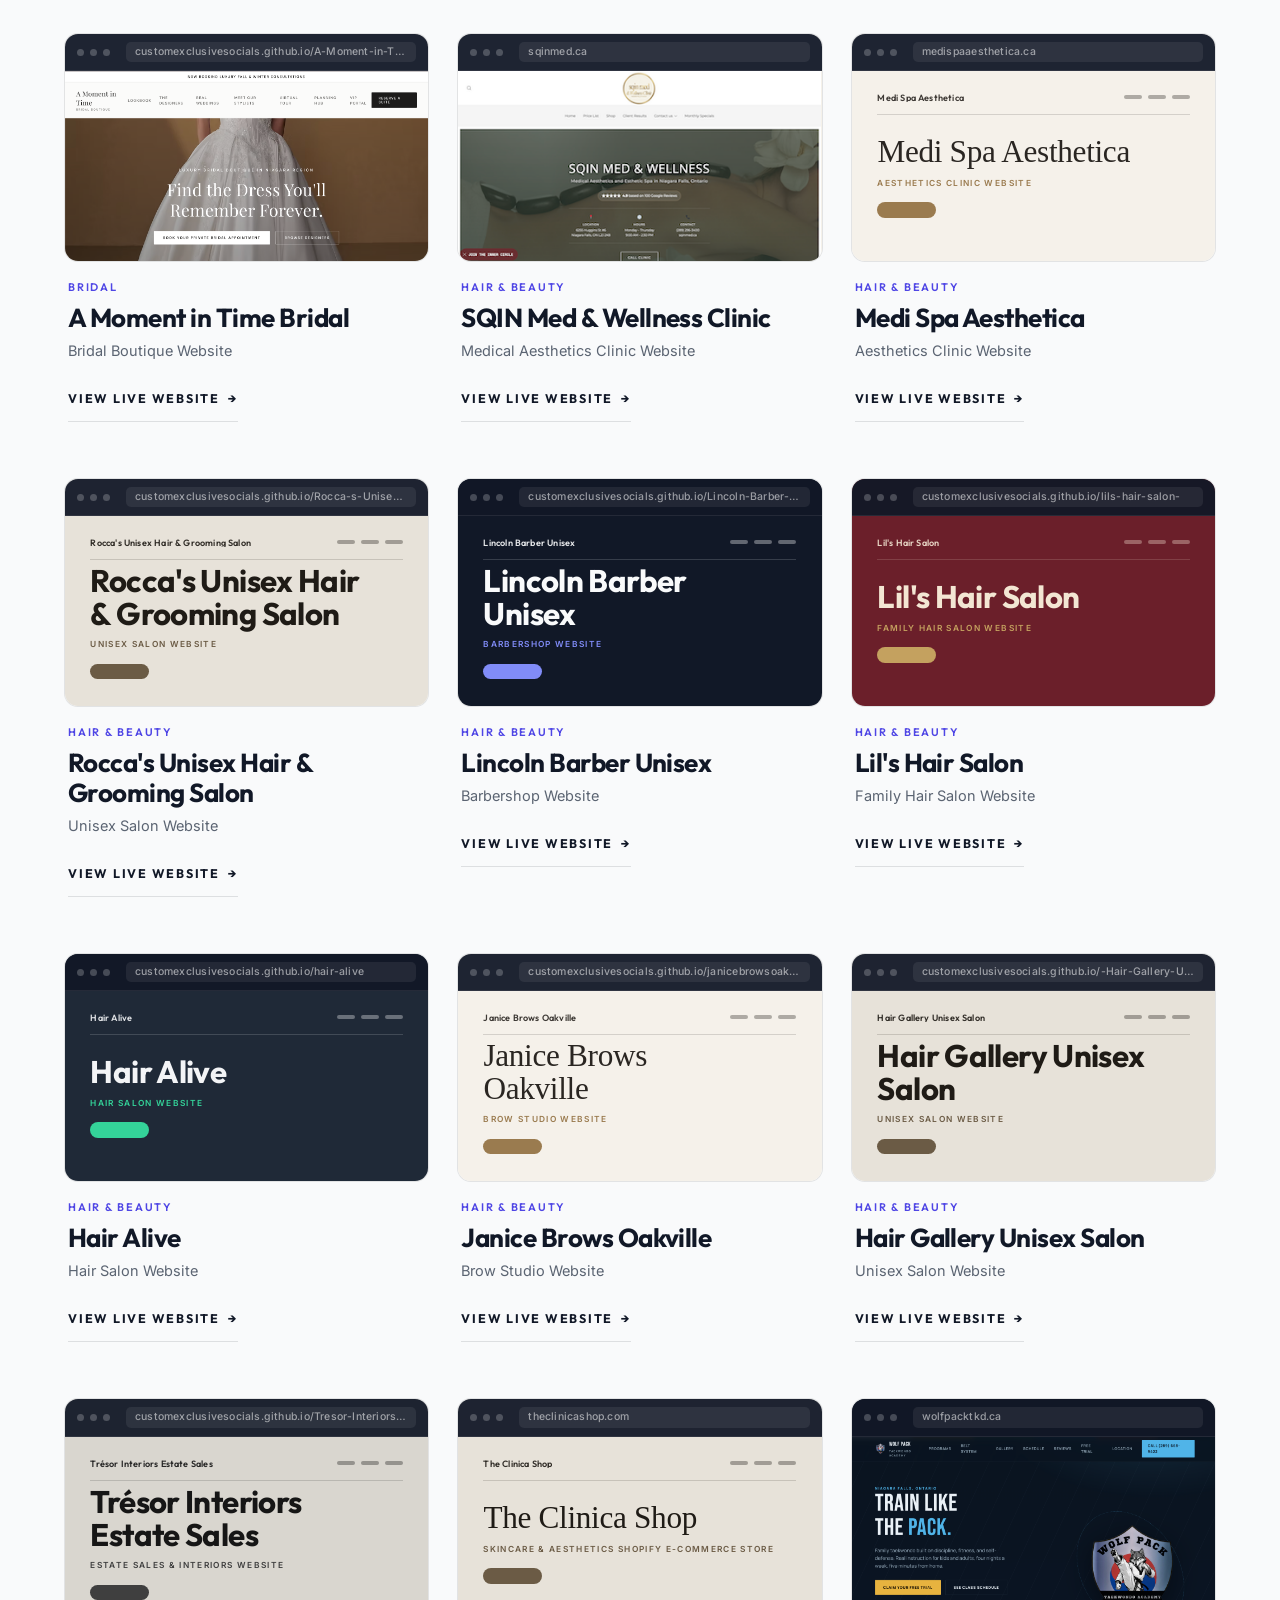
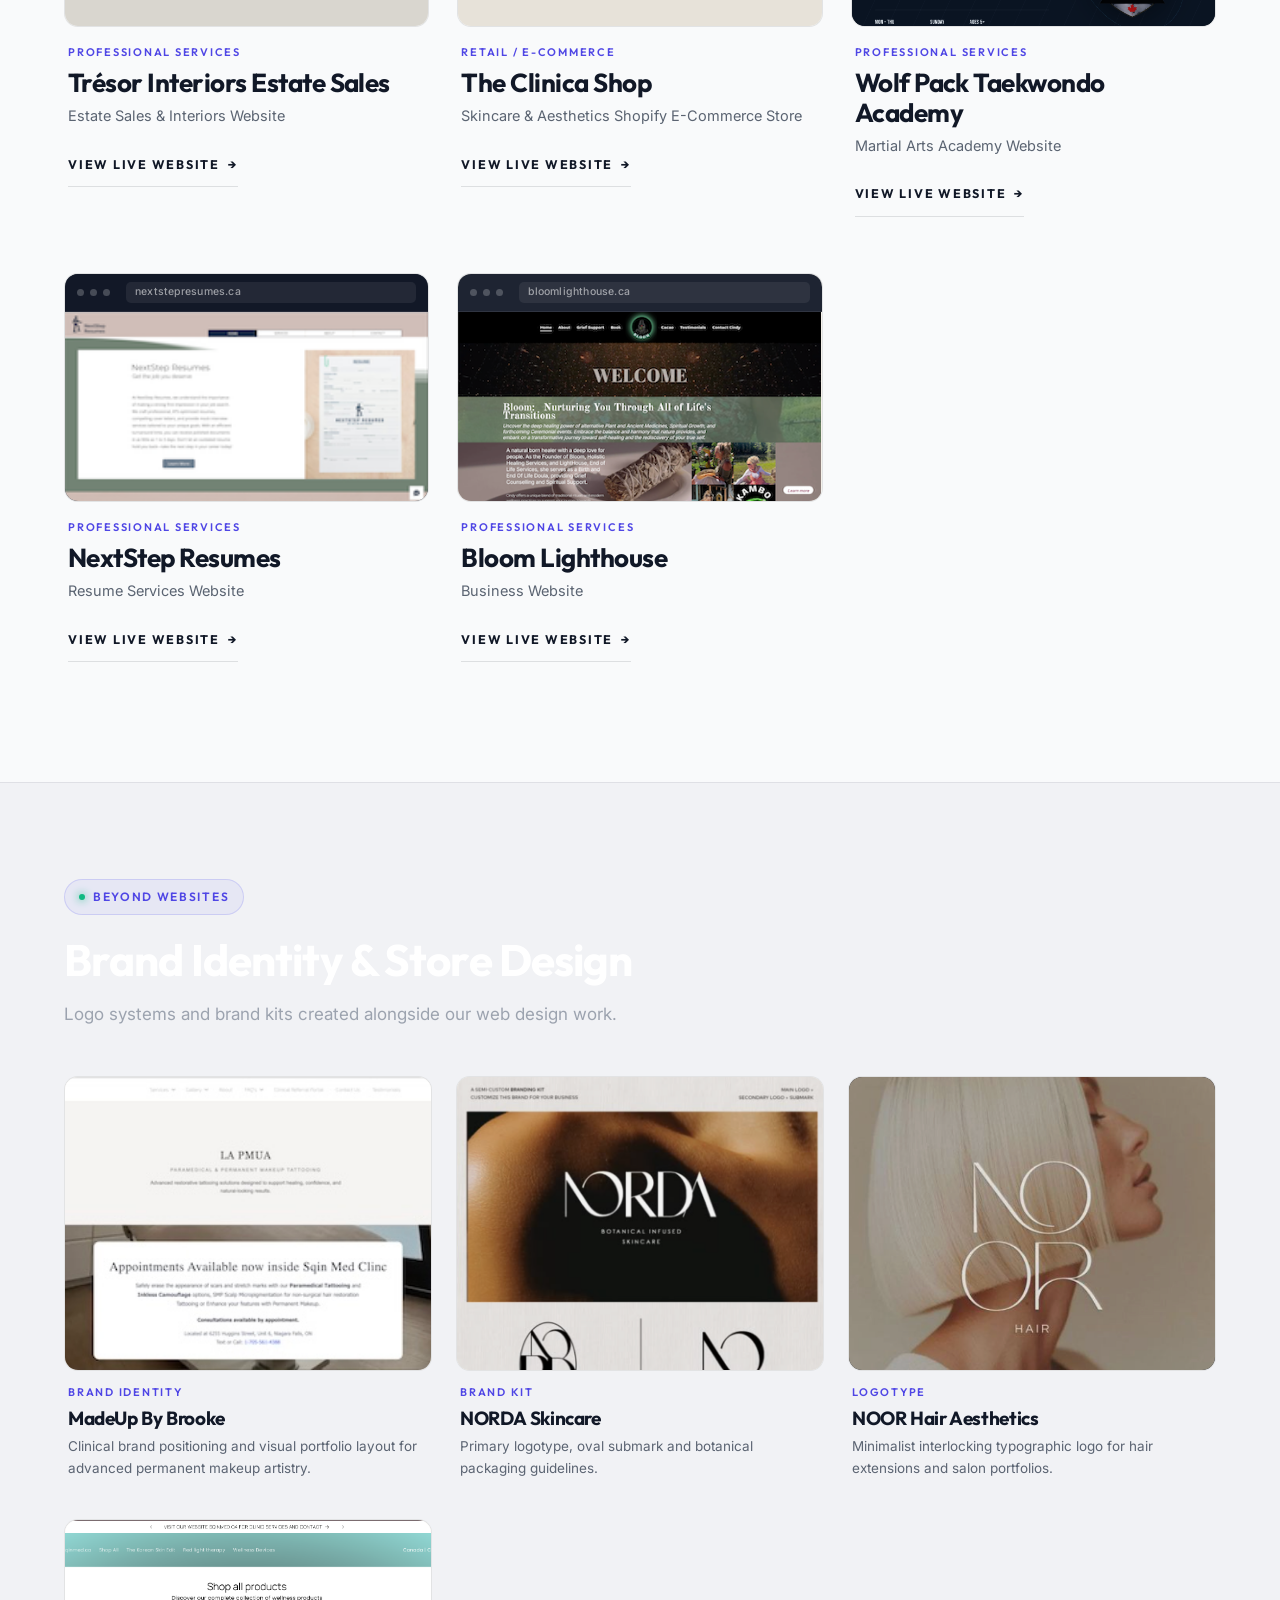
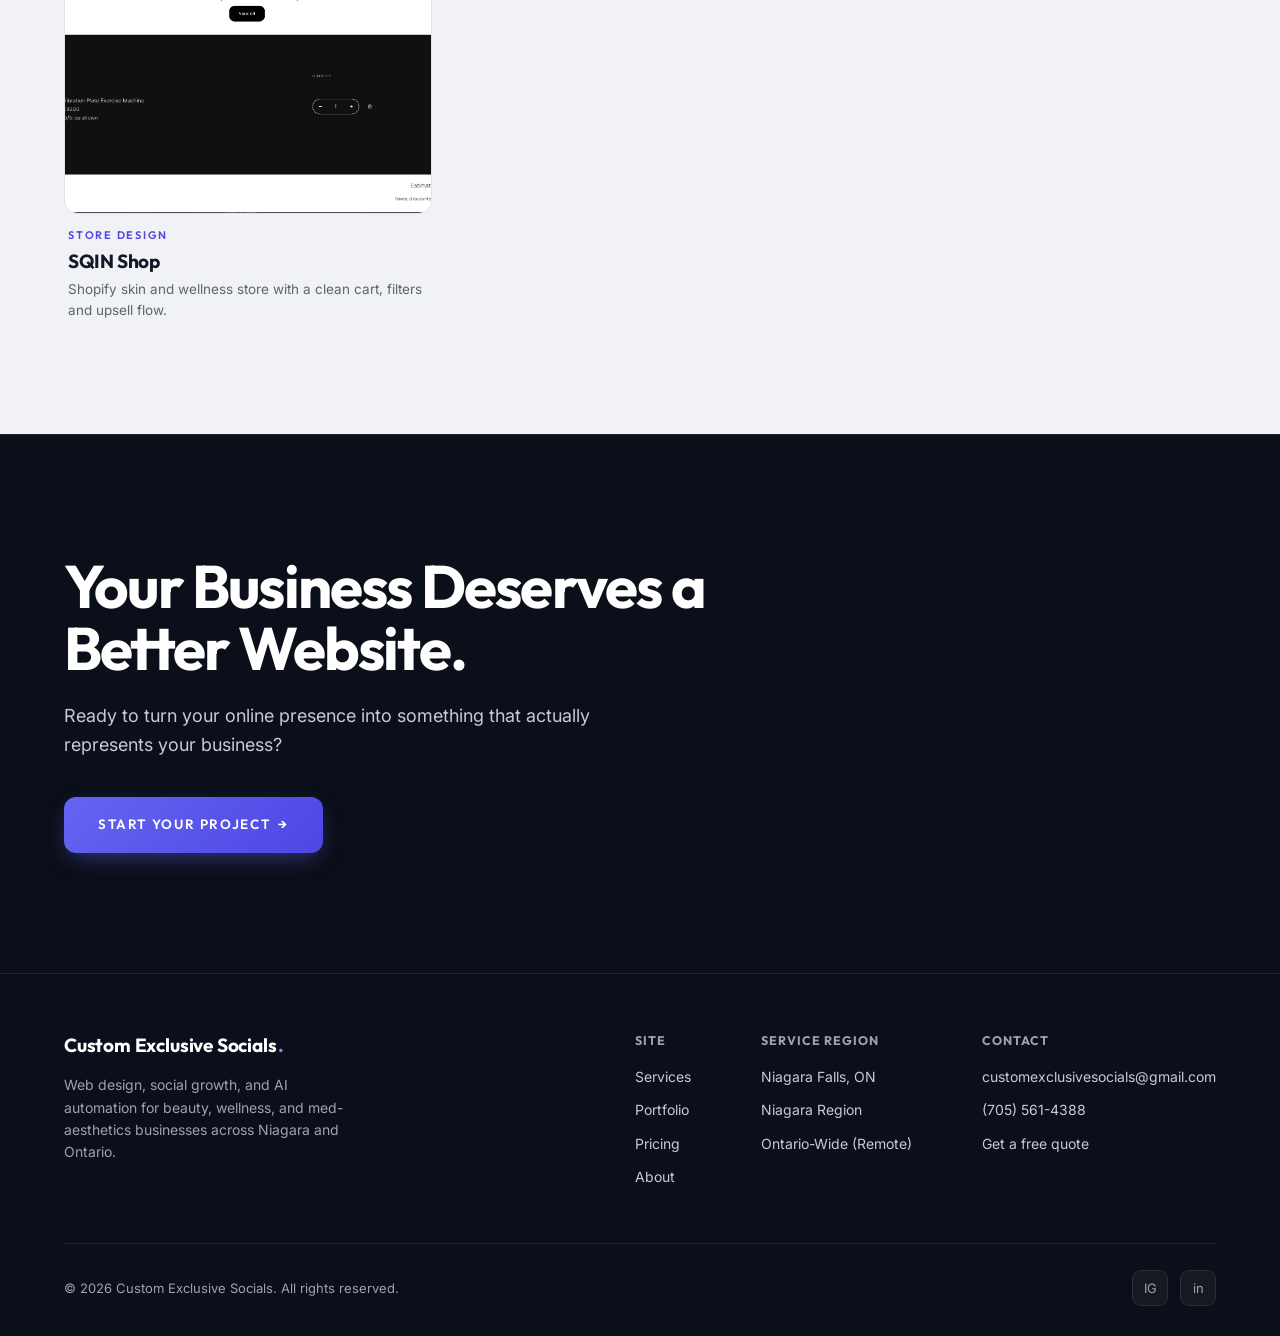
==== commit 532e4fd4: "Revise grid layout and update project links Updated the grid layout to display three columns instead" ====
--- a/portfolio.html
+++ b/portfolio.html
@@ -195,7 +195,7 @@
 
 .empty{padding:80px 0;text-align:center;color:var(--ink-muted);font-size:16px;}
 
-.grid-brand{display:grid;grid-template-columns:repeat(4,1fr);gap:40px 24px;}
+.grid-brand{display:grid;grid-template-columns:repeat(3,1fr);gap:40px 24px;}
 .grid-brand .proj{--ar:1.25;gap:16px;}
 .grid-brand .proj-name{font-size:19px;}
 .grid-brand .proj-desc{font-size:13.5px;}
@@ -301,7 +301,6 @@
         <li><a href="https://customexclusivesocials.github.io/alibakescakes/" target="_blank" rel="noopener noreferrer">Ali Bakes Cakes</a></li>
         <li><a href="https://sheshootsshesells.ca/" target="_blank" rel="noopener noreferrer">She Shoots She Sells</a></li>
         <li><a href="https://customexclusivesocials.github.io/A-Moment-in-Time-Bridal/" target="_blank" rel="noopener noreferrer">A Moment in Time Bridal</a></li>
-        <li><a href="https://sqinmed.ca" target="_blank" rel="noopener noreferrer">SQIN Med &amp; Wellness Clinic</a></li>
         <li><a href="https://medispaaesthetica.ca/" target="_blank" rel="noopener noreferrer">Medi Spa Aesthetica</a></li>
         <li><a href="https://customexclusivesocials.github.io/Rocca-s-Unisex-Hair-Grooming-Salon/" target="_blank" rel="noopener noreferrer">Rocca's Unisex Hair &amp; Grooming Salon</a></li>
         <li><a href="https://customexclusivesocials.github.io/Lincoln-Barber-Unisex/" target="_blank" rel="noopener noreferrer">Lincoln Barber Unisex</a></li>
@@ -324,7 +323,7 @@
     <div class="section-head">
       <span class="eyebrow on-light"><span class="dot"></span>Beyond Websites</span>
       <h2 id="brandHeading">Brand Identity &amp; Store Design</h2>
-      <p>Logo systems, brand kits and a Shopify storefront created alongside our web design work.</p>
+      <p>Logo systems and brand kits created alongside our web design work.</p>
     </div>
     <div class="grid-brand" id="brandGrid"></div>
   </div>
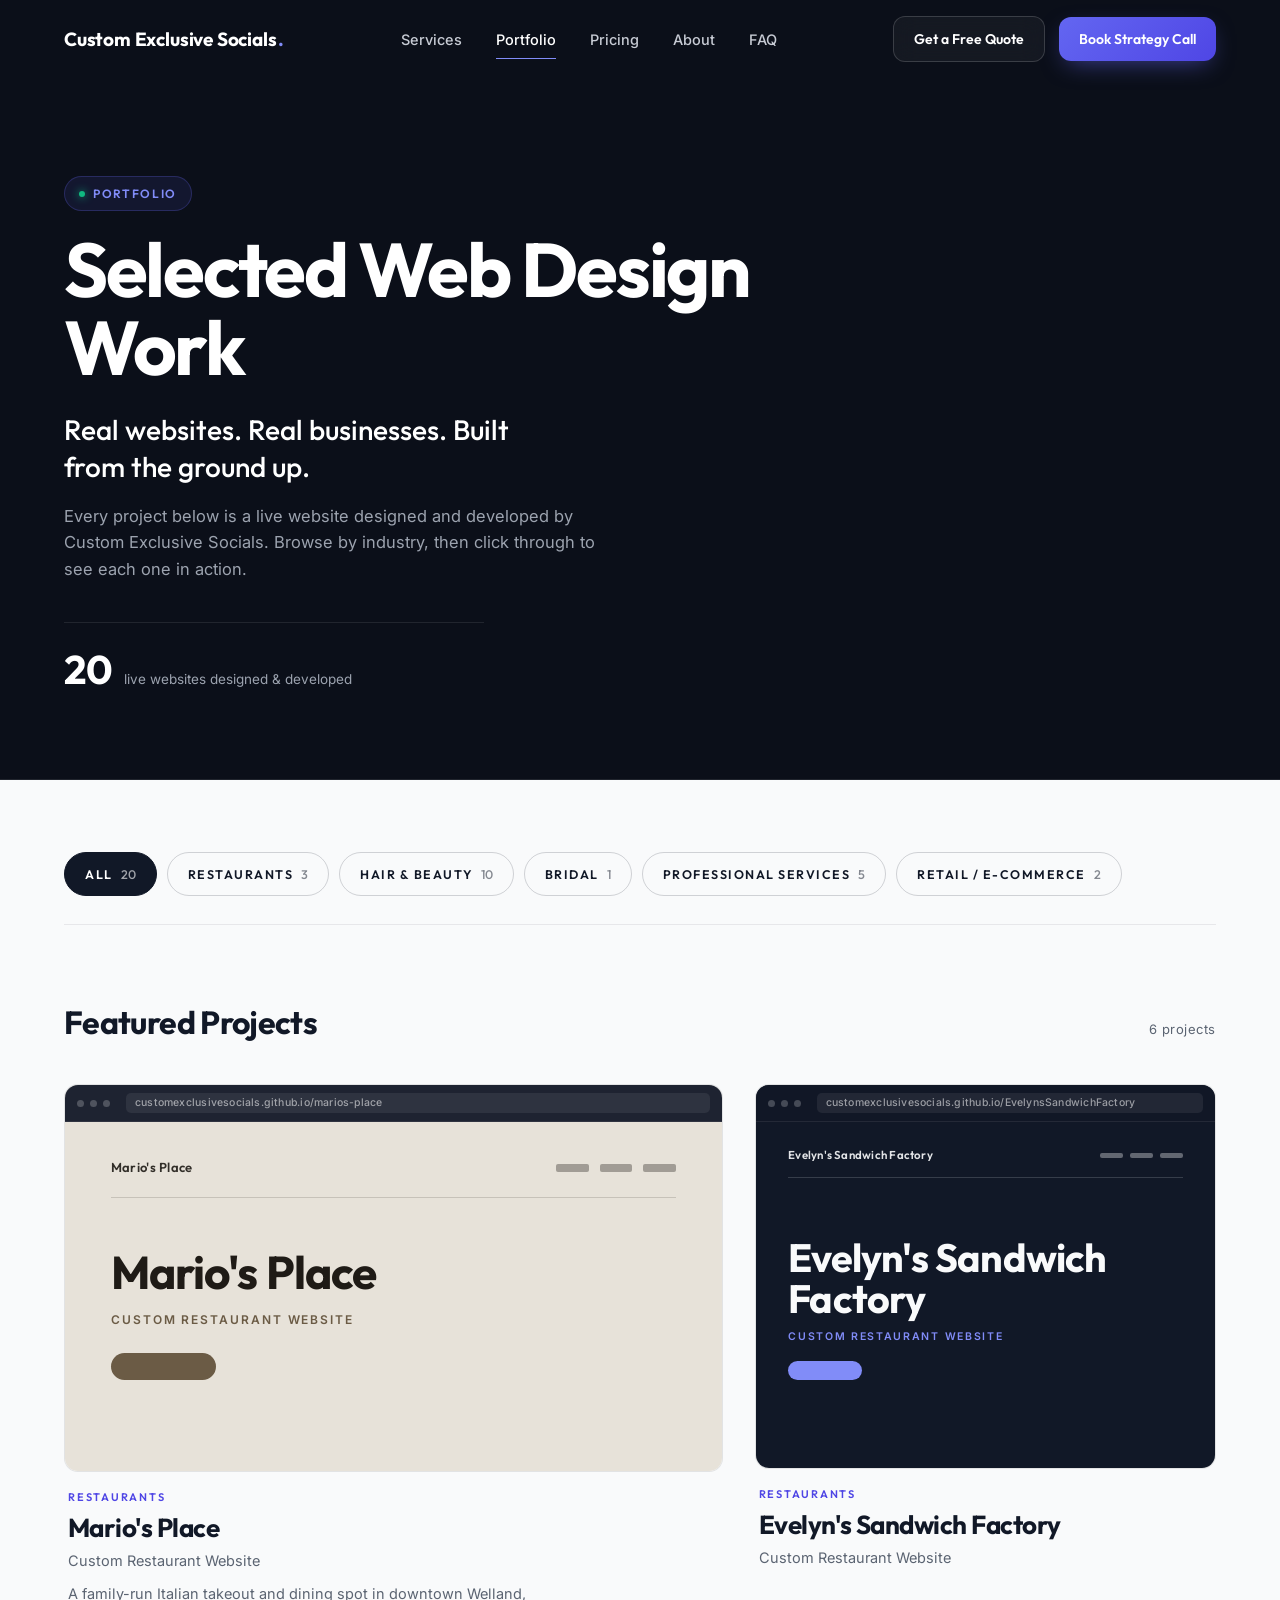
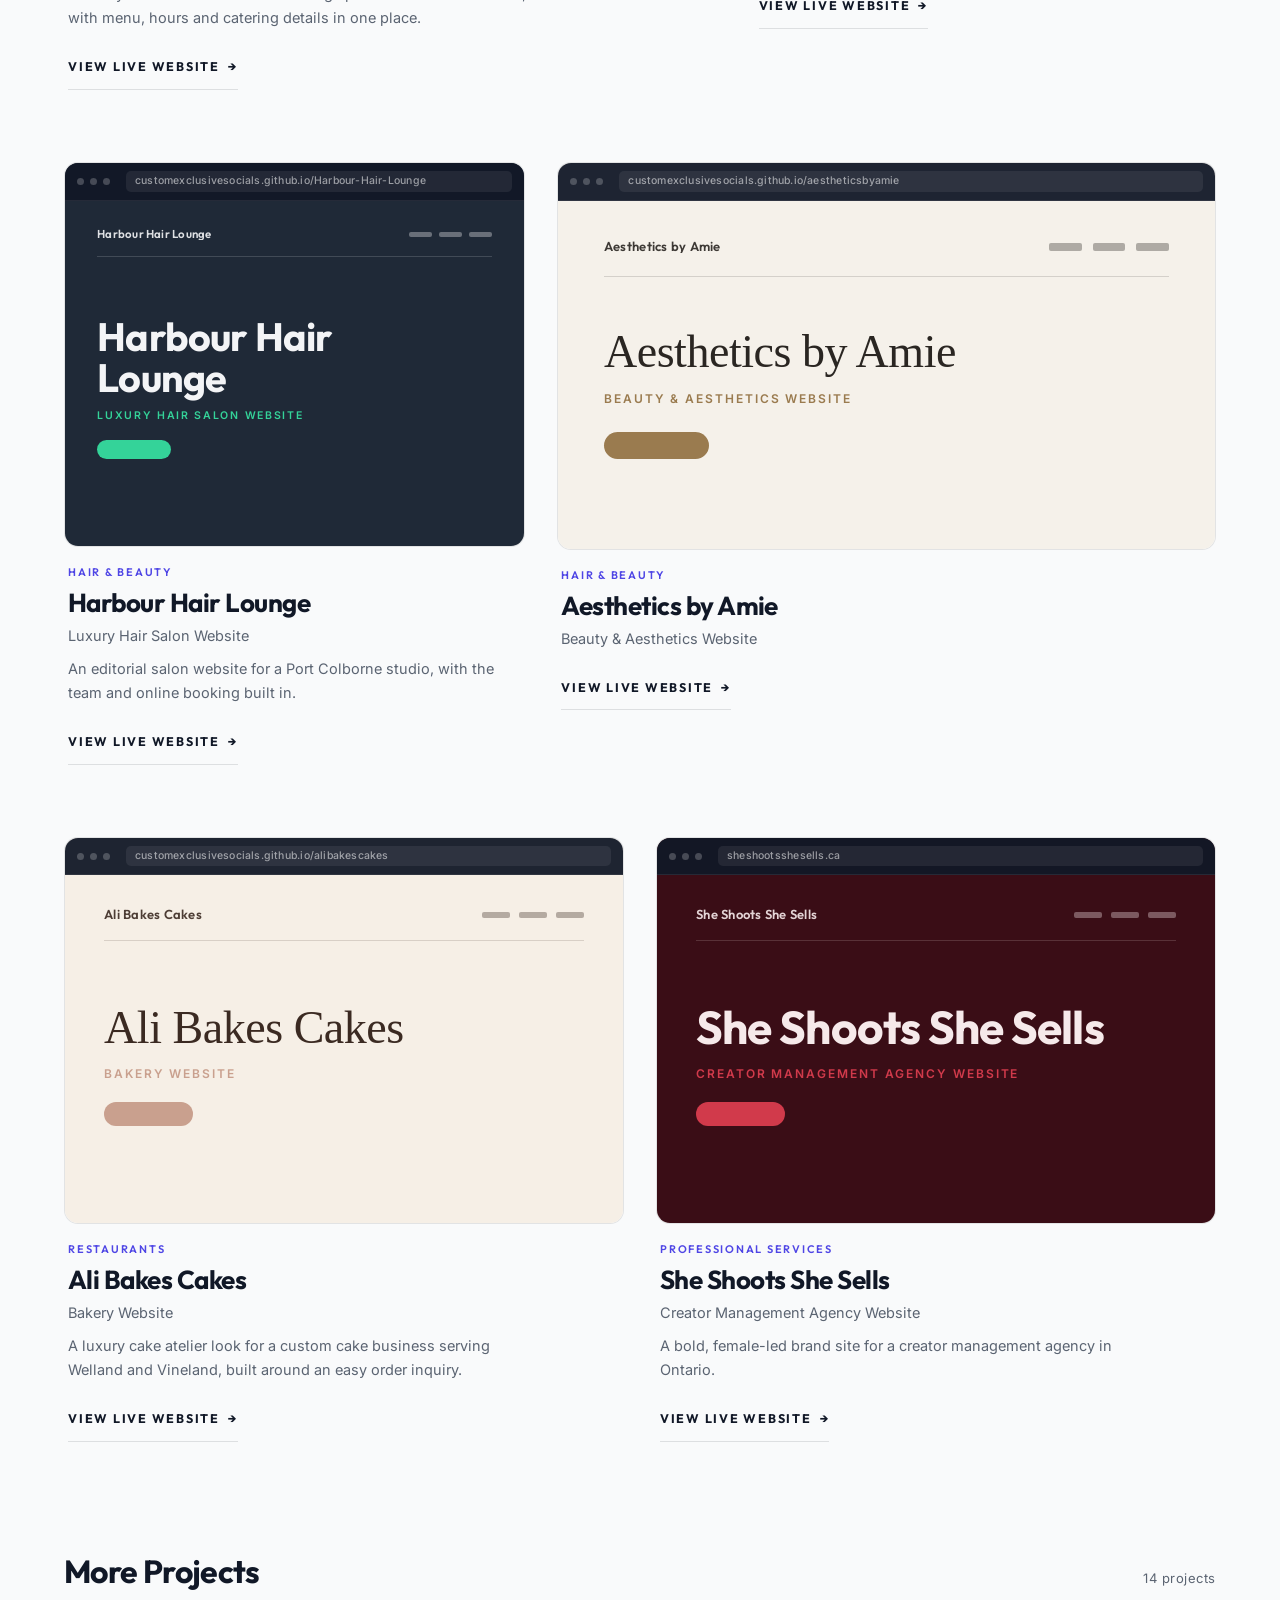
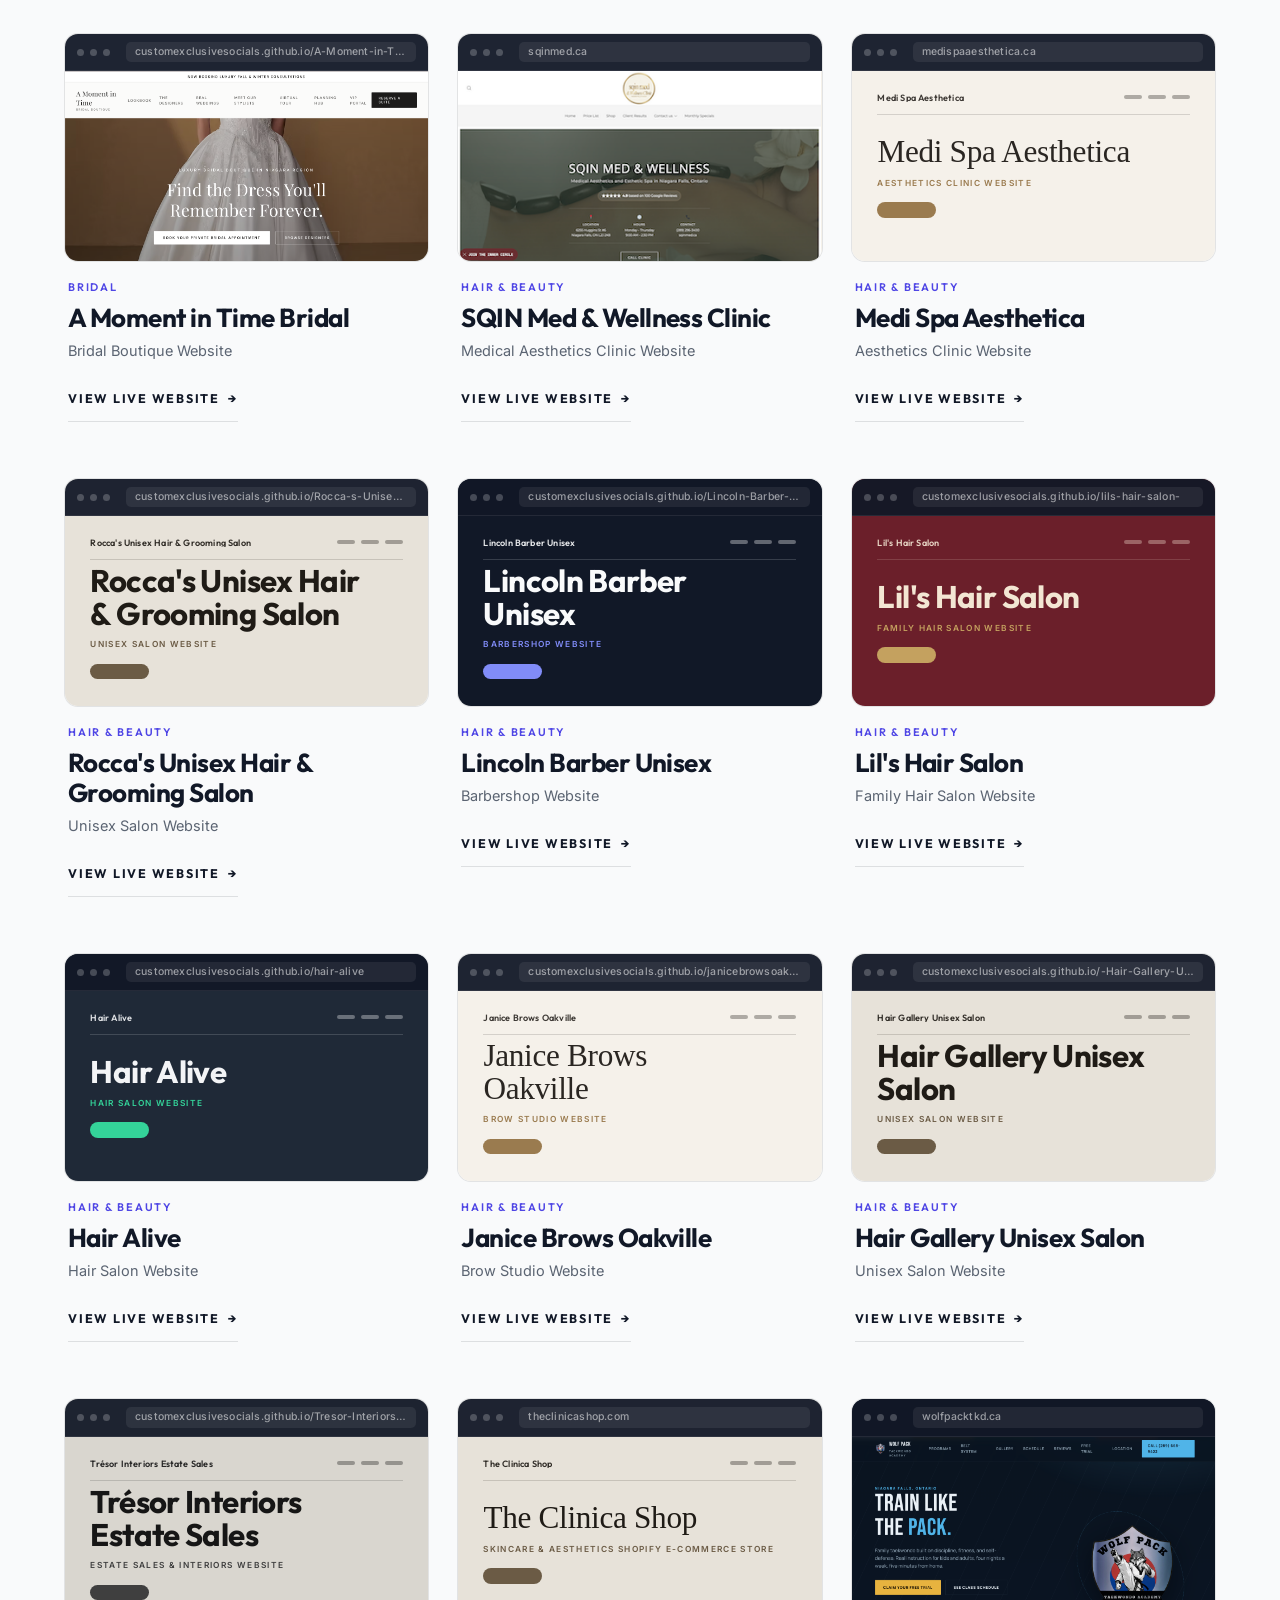
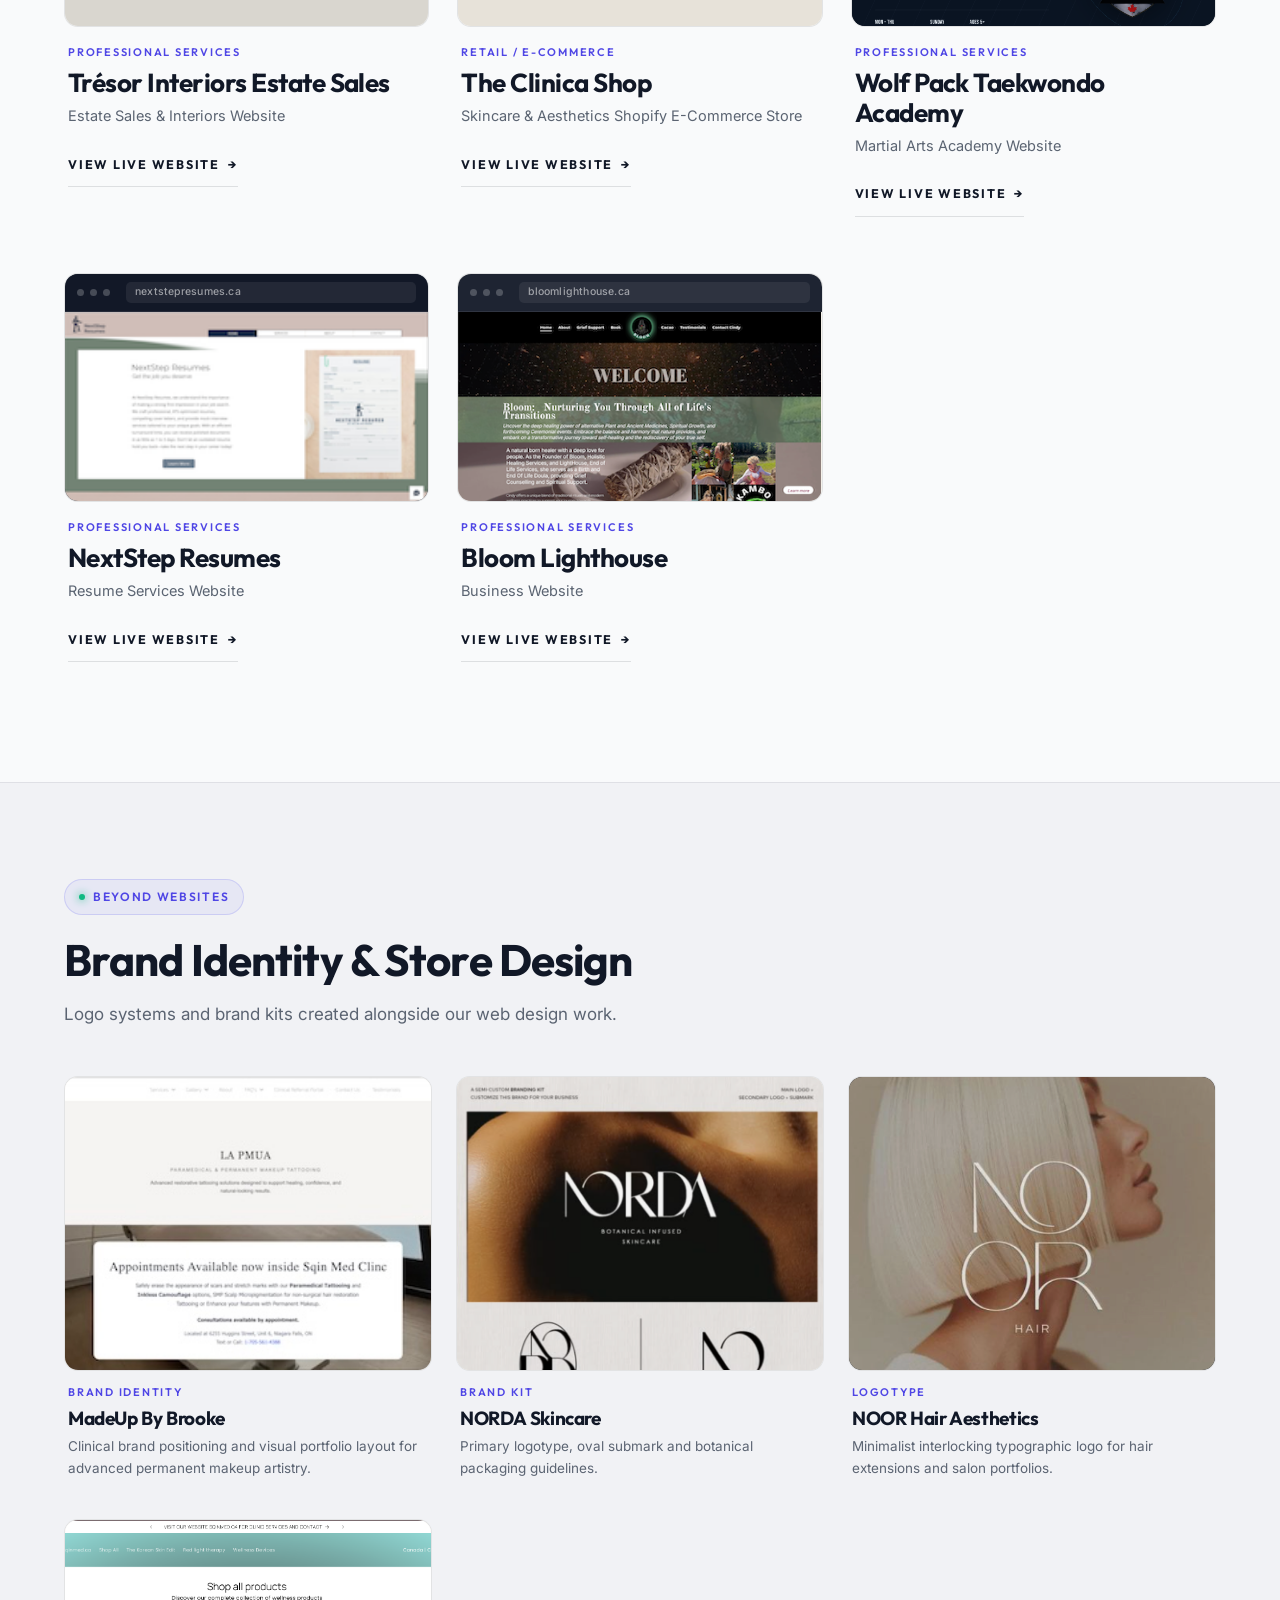
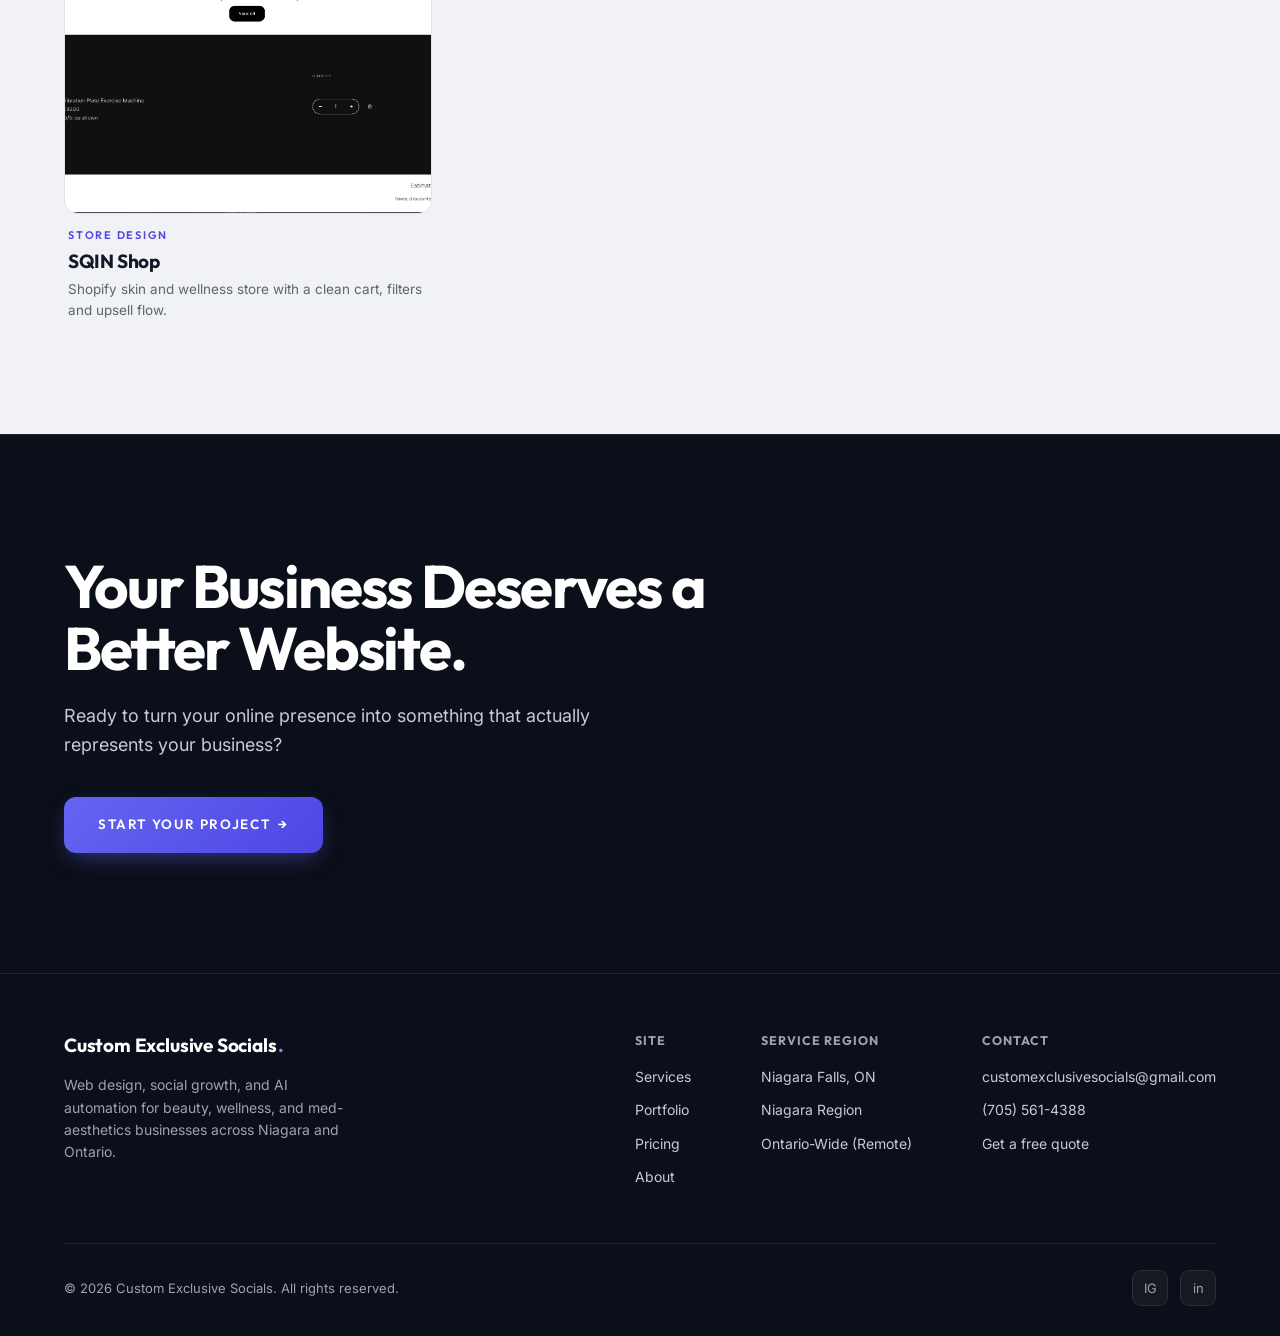
==== commit a933e216: "Update styles and layout for mobile navigation and grid" ====
--- a/portfolio.html
+++ b/portfolio.html
@@ -132,7 +132,8 @@
 }
 .mobile-nav.open{opacity:1;visibility:visible;}
 .mobile-nav a{font-family:var(--font-display);font-size:26px;font-weight:600;color:#fff;padding:14px 0;}
-.mobile-nav .btn{margin-top:20px;}
+.mobile-nav .btn{margin-top:20px;font-size:15px;padding:16px 34px;}
+.mobile-nav{z-index:1100;}
 .mobile-close{position:absolute;top:22px;right:24px;font-size:28px;color:#fff;background:none;border:none;}
 
 @media(max-width:920px){
@@ -202,6 +203,8 @@
 
 .pg-brand{background:var(--offwhite-2);border-top:1px solid var(--border-light);padding:96px 0 112px;color:var(--ink);}
 .pg-brand .section-head{margin-bottom:48px;}
+.pg-brand .section-head h2{color:var(--ink);}
+.pg-brand .section-head p{color:var(--ink-muted);}
 
 .pg-cta{background:var(--charcoal-2);padding:120px 0;text-align:left;border-top:1px solid var(--border-dark);}
 .pg-cta .inner{max-width:760px;}
@@ -224,7 +227,16 @@
   .filter{padding:0 16px;font-size:11.5px;letter-spacing:.1em;}
   .grid-featured{gap:52px 0;}
   .grid-featured .proj,.grid-featured .s7,.grid-featured .s5,.grid-featured .s6,.grid-featured .s12{grid-column:1/-1;--ar:1.5;}
-  .grid-more,.grid-brand{grid-template-columns:1fr;gap:44px;}
+  .grid-brand{grid-template-columns:1fr;gap:44px;}
+  .grid-more{grid-template-columns:repeat(2,minmax(0,1fr));gap:34px 14px;}
+  .grid-more .proj{--ar:1.15;gap:12px;}
+  .grid-more .proj-info{padding:0 2px;gap:4px;}
+  .grid-more .proj-cat{font-size:9.5px;letter-spacing:.12em;}
+  .grid-more .proj-name{font-size:16px;margin-top:2px;}
+  .grid-more .proj-desc{font-size:12.5px;line-height:1.45;}
+  .grid-more .proj-link{font-size:10.5px;letter-spacing:.08em;line-height:1.35;white-space:normal;margin-top:4px;padding-bottom:3px;}
+  .grid-more .pv-chrome{padding:6px 8px;gap:4px;}
+  .grid-more .pv-chrome span{display:none;}
   .grid-brand .proj{--ar:1.5;}
   .block+.block{margin-top:80px;}
   .pg-cta{padding:88px 0;}
--- a/portfolio.css
+++ b/portfolio.css
@@ -32,7 +32,7 @@
 .pv-nav span{display:flex;gap:1.6cqw;flex:0 0 auto;}
 .pv-nav span i{display:block;width:5cqw;height:1.1cqw;border-radius:2px;background:var(--pv-fg);opacity:.35;}
 .pv-hero{flex:1;display:flex;flex-direction:column;justify-content:center;gap:2.4cqw;}
-.pv-hero h4{font:700 clamp(18px,8.6cqw,46px)/1.04 var(--font-display);letter-spacing:-.02em;color:var(--pv-fg);max-width:88%;}
+.pv-hero h4{font:700 clamp(14px,8.6cqw,46px)/1.04 var(--font-display);letter-spacing:-.02em;color:var(--pv-fg);max-width:88%;}
 .pv--serif .pv-hero h4{font-family:ui-serif,Georgia,'Times New Roman',serif;font-weight:500;letter-spacing:-.01em;}
 .pv-hero p{font:600 clamp(8px,2.3cqw,12px)/1.3 var(--font-body);letter-spacing:.16em;text-transform:uppercase;color:var(--pv-ac);}
 .pv-hero em{display:block;width:16cqw;height:4.2cqw;border-radius:99px;background:var(--pv-ac);margin-top:1.4cqw;}
@@ -87,3 +87,13 @@
   .proj.proj-in{animation:none;}
   .proj:hover .pv-img,.proj:hover .pv-fallback,.proj:hover .proj-media{transform:none;}
 }
+
+/* Small cards (e.g. two-up on phones): keep only the name + descriptor so nothing is cramped or clipped */
+@container (max-width:230px){
+  .pv-fallback{padding:7cqw 8cqw;}
+  .pv-nav span,.pv-hero em{display:none;}
+  .pv-nav{padding-bottom:4cqw;}
+  .pv-hero{gap:3cqw;}
+  .pv-hero h4{font-size:clamp(13px,10cqw,22px);max-width:100%;}
+  .pv-hero p{font-size:8px;letter-spacing:.1em;}
+}
